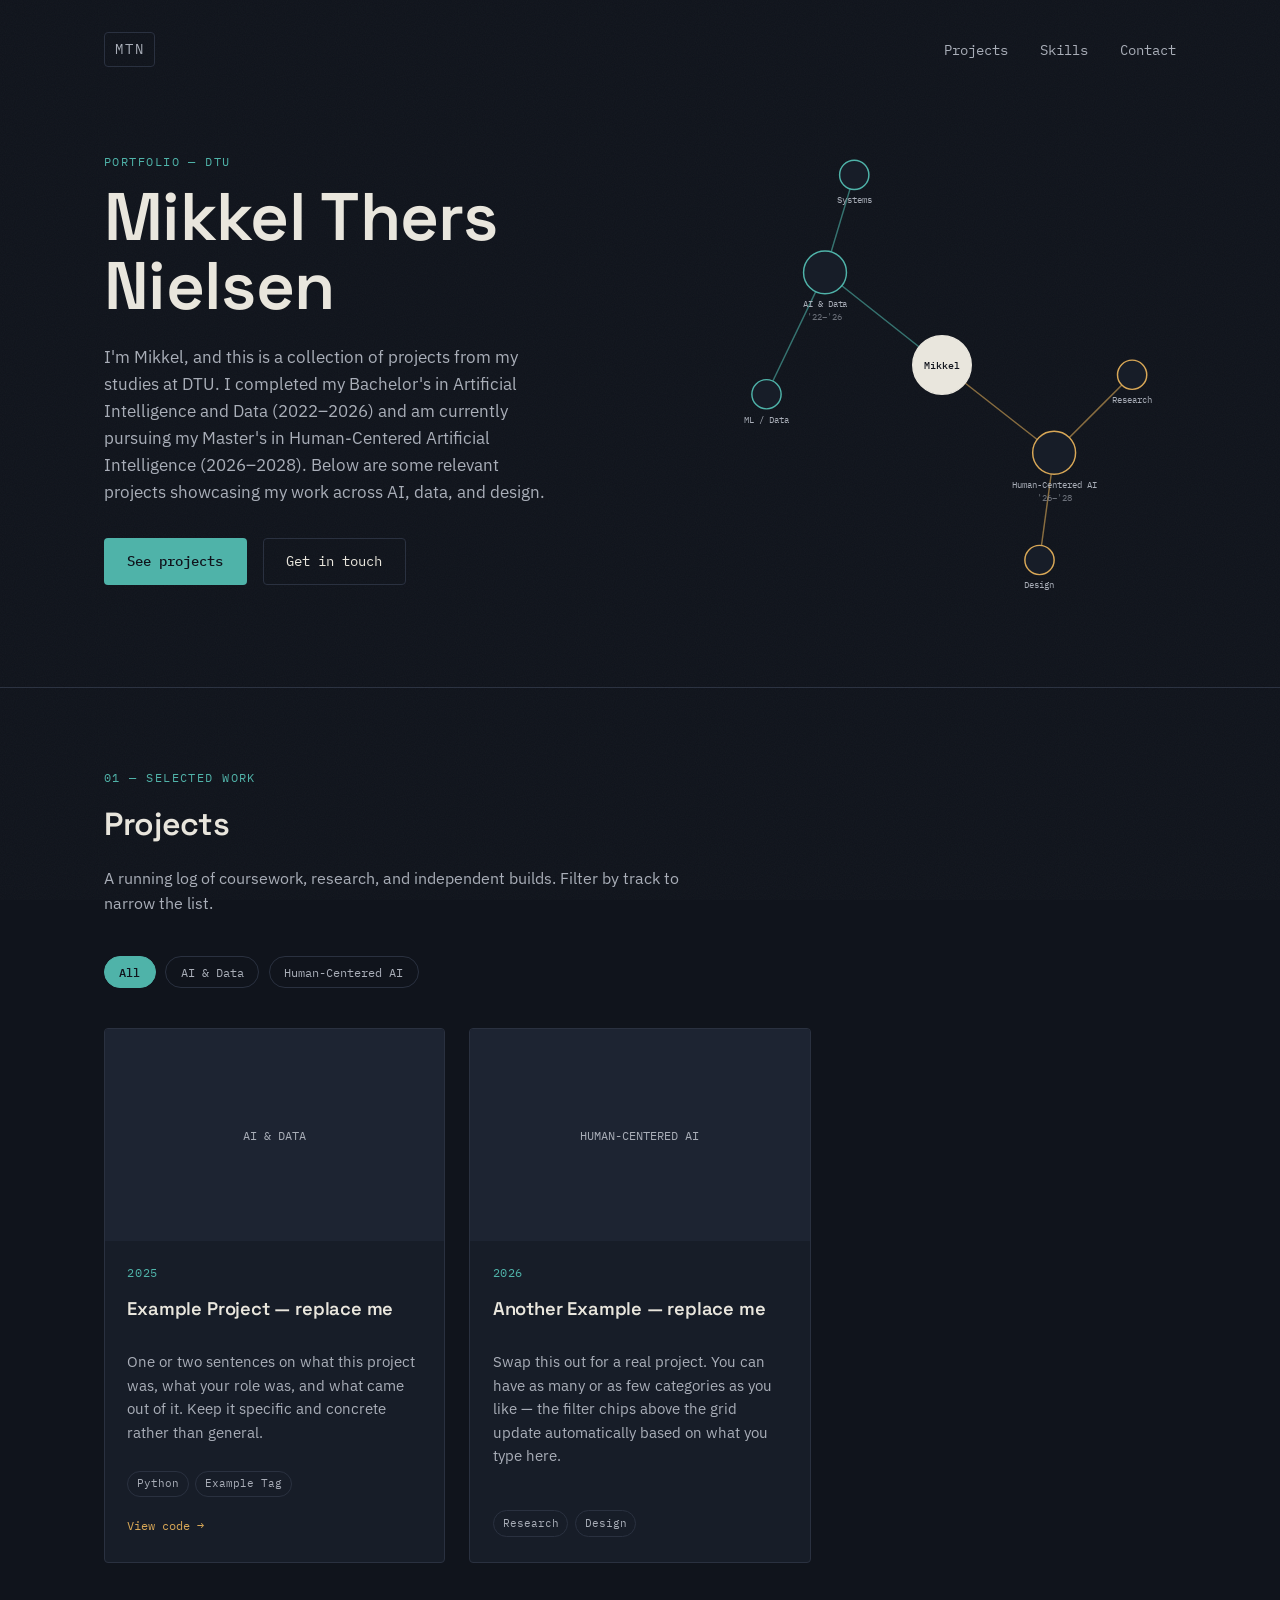
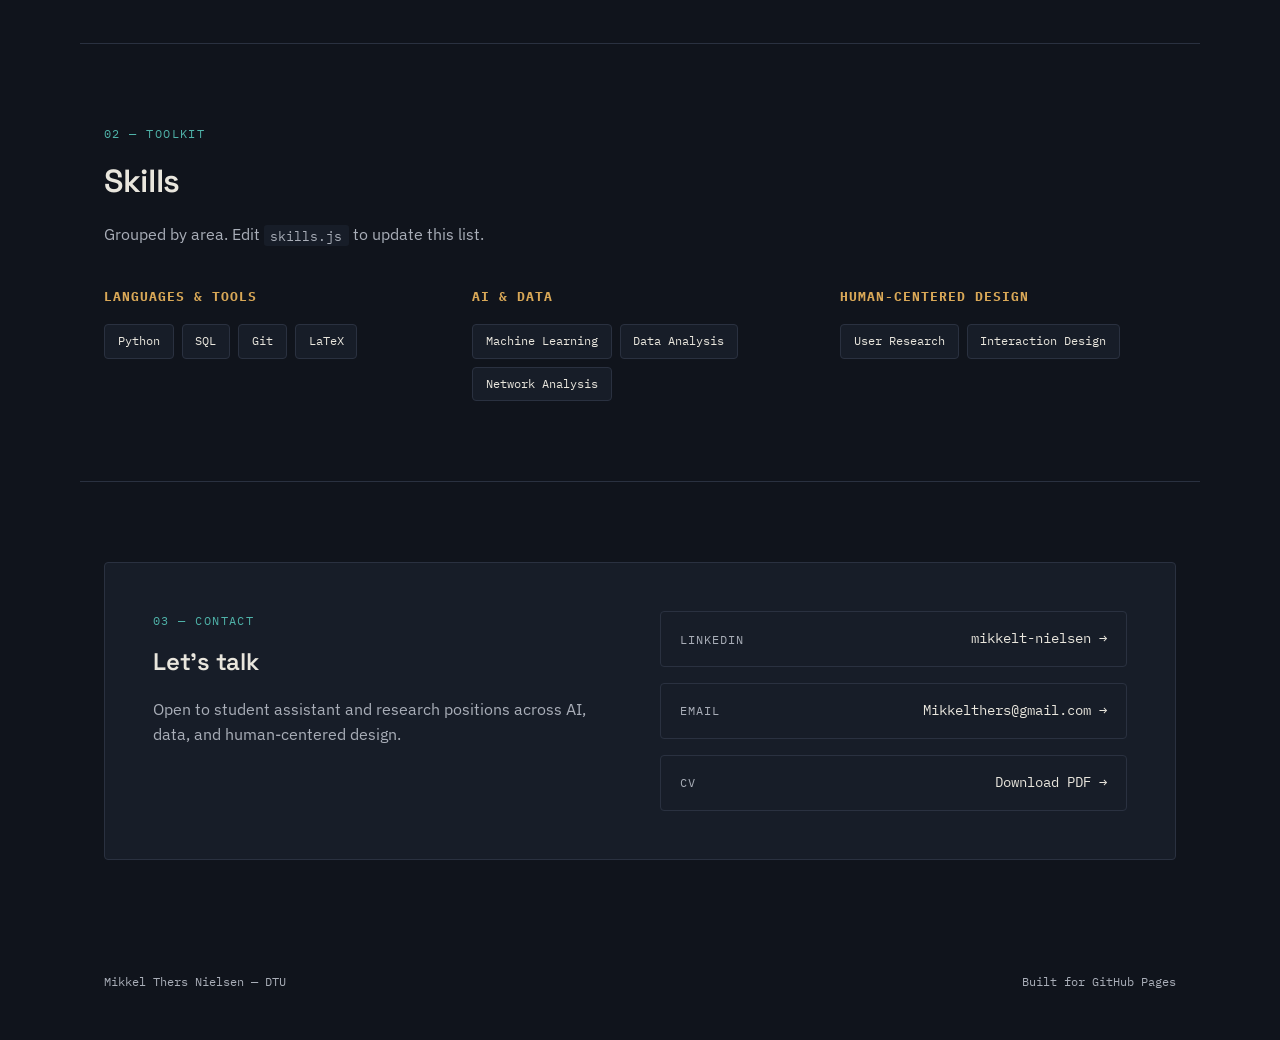
==== index.html @ 27981030 "Rename index (2).html to index.html" ====
<!DOCTYPE html>
<html lang="en">
<head>
<meta charset="UTF-8">
<meta name="viewport" content="width=device-width, initial-scale=1.0">
<title>Mikkel Thers Nielsen — Portfolio</title>
<meta name="description" content="Projects and work from Mikkel Thers Nielsen, DTU — Artificial Intelligence and Data, Human-Centered AI.">
<link rel="preconnect" href="https://fonts.googleapis.com">
<link rel="preconnect" href="https://fonts.gstatic.com" crossorigin>
<link href="https://fonts.googleapis.com/css2?family=Space+Grotesk:wght@400;500;600;700&family=IBM+Plex+Sans:wght@400;500;600&family=IBM+Plex+Mono:wght@400;500&display=swap" rel="stylesheet">
<link rel="stylesheet" href="style.css">
</head>
<body>

<div class="grain"></div>

<header class="hero">
  <nav class="topnav">
    <span class="topnav-mark">MTN</span>
    <div class="topnav-links">
      <a href="#projects">Projects</a>
      <a href="#skills">Skills</a>
      <a href="#contact">Contact</a>
    </div>
  </nav>

  <div class="hero-content">
    <div class="hero-text">
      <p class="eyebrow">Portfolio — DTU</p>
      <h1>Mikkel Thers<br>Nielsen</h1>
      <p class="bio">
        I'm Mikkel, and this is a collection of projects from my studies at DTU.
        I completed my Bachelor's in Artificial Intelligence and Data (2022–2026)
        and am currently pursuing my Master's in Human-Centered Artificial Intelligence (2026–2028).
        Below are some relevant projects showcasing my work across AI, data, and design.
      </p>
      <div class="hero-cta">
        <a href="#projects" class="btn btn-primary">See projects</a>
        <a href="#contact" class="btn btn-ghost">Get in touch</a>
      </div>
    </div>

    <div class="hero-graph" aria-hidden="true">
      <svg id="node-graph" viewBox="0 0 480 480" xmlns="http://www.w3.org/2000/svg"></svg>
    </div>
  </div>
</header>

<main>
  <section id="projects" class="section">
    <div class="section-head">
      <p class="eyebrow">01 — Selected work</p>
      <h2>Projects</h2>
      <p class="section-sub">A running log of coursework, research, and independent builds. Filter by track to narrow the list.</p>
    </div>

    <div class="filters" id="filters"></div>

    <div class="project-grid" id="project-grid">
      <!-- Populated by script.js from projects.js -->
    </div>
  </section>

  <section id="skills" class="section skills-section">
    <div class="section-head">
      <p class="eyebrow">02 — Toolkit</p>
      <h2>Skills</h2>
      <p class="section-sub">Grouped by area. Edit <code>skills.js</code> to update this list.</p>
    </div>
    <div class="skills-grid" id="skills-grid">
      <!-- Populated by script.js from skills.js -->
    </div>
  </section>

  <section id="contact" class="section contact-section">
    <div class="contact-card">
      <div>
        <p class="eyebrow">03 — Contact</p>
        <h2>Let's talk</h2>
        <p class="section-sub">Open to student assistant and research positions across AI, data, and human-centered design.</p>
      </div>
      <div class="contact-links">
        <a href="https://www.linkedin.com/in/mikkelt-nielsen/" target="_blank" rel="noopener" class="contact-link">
          <span class="contact-label">LinkedIn</span>
          <span class="contact-value">mikkelt-nielsen →</span>
        </a>
        <a href="mailto:Mikkelthers@gmail.com" class="contact-link">
          <span class="contact-label">Email</span>
          <span class="contact-value">Mikkelthers@gmail.com →</span>
        </a>
        <a href="cv-placeholder.pdf" download class="contact-link">
          <span class="contact-label">CV</span>
          <span class="contact-value">Download PDF →</span>
        </a>
      </div>
    </div>
  </section>
</main>

<footer class="site-footer">
  <span>Mikkel Thers Nielsen — DTU</span>
  <span>Built for GitHub Pages</span>
</footer>

<script src="projects.js"></script>
<script src="skills.js"></script>
<script src="script.js"></script>
</body>
</html>
---- style.css ----
/* ============================================
   TOKENS
   ============================================ */
:root {
  --ink: #10141c;
  --ink-raised: #171d28;
  --ink-raised-2: #1d2432;
  --line: #2a3140;
  --paper: #e9e6dd;
  --paper-dim: #a9aeb8;
  --teal: #4fb3a9;
  --teal-dim: #2e4b48;
  --gold: #d9a857;
  --gold-dim: #4a3f2c;

  --font-display: "Space Grotesk", sans-serif;
  --font-body: "IBM Plex Sans", sans-serif;
  --font-mono: "IBM Plex Mono", monospace;

  --max-width: 1120px;
  --radius: 4px;
}

* { box-sizing: border-box; }

html { scroll-behavior: smooth; }

@media (prefers-reduced-motion: reduce) {
  html { scroll-behavior: auto; }
  * { animation-duration: 0.01ms !important; animation-iteration-count: 1 !important; transition-duration: 0.01ms !important; }
}

body {
  margin: 0;
  background: var(--ink);
  color: var(--paper);
  font-family: var(--font-body);
  font-size: 16px;
  line-height: 1.6;
  -webkit-font-smoothing: antialiased;
}

a { color: inherit; }

.grain {
  position: fixed;
  inset: 0;
  pointer-events: none;
  z-index: 1;
  opacity: 0.035;
  background-image: url("data:image/svg+xml,%3Csvg xmlns='http://www.w3.org/2000/svg' width='120' height='120'%3E%3Cfilter id='n'%3E%3CfeTurbulence type='fractalNoise' baseFrequency='0.9' numOctaves='2' stitchTiles='stitch'/%3E%3C/filter%3E%3Crect width='100%25' height='100%25' filter='url(%23n)'/%3E%3C/svg%3E");
}

h1, h2, h3 {
  font-family: var(--font-display);
  font-weight: 600;
  margin: 0;
  letter-spacing: -0.01em;
}

.eyebrow {
  font-family: var(--font-mono);
  font-size: 0.75rem;
  letter-spacing: 0.12em;
  text-transform: uppercase;
  color: var(--teal);
  margin: 0 0 0.75rem;
}

/* ============================================
   TOPNAV
   ============================================ */
.topnav {
  max-width: var(--max-width);
  margin: 0 auto;
  padding: 2rem 1.5rem 0;
  display: flex;
  justify-content: space-between;
  align-items: center;
  position: relative;
  z-index: 2;
}

.topnav-mark {
  font-family: var(--font-mono);
  font-size: 0.85rem;
  letter-spacing: 0.15em;
  color: var(--paper-dim);
  border: 1px solid var(--line);
  padding: 0.35rem 0.6rem;
  border-radius: var(--radius);
}

.topnav-links a {
  text-decoration: none;
  font-family: var(--font-mono);
  font-size: 0.85rem;
  color: var(--paper-dim);
  margin-left: 1.75rem;
  transition: color 0.2s ease;
}

.topnav-links a:hover { color: var(--teal); }

/* ============================================
   HERO
   ============================================ */
.hero {
  position: relative;
  border-bottom: 1px solid var(--line);
  overflow: hidden;
}

.hero-content {
  max-width: var(--max-width);
  margin: 0 auto;
  padding: 4rem 1.5rem 5rem;
  display: grid;
  grid-template-columns: 1.1fr 0.9fr;
  gap: 2rem;
  align-items: center;
  position: relative;
  z-index: 2;
}

.hero-text h1 {
  font-size: clamp(2.6rem, 5.5vw, 4.2rem);
  line-height: 1.02;
  margin: 0.25rem 0 1.5rem;
  color: var(--paper);
}

.bio {
  max-width: 46ch;
  color: var(--paper-dim);
  font-size: 1.05rem;
}

.hero-cta {
  margin-top: 2rem;
  display: flex;
  gap: 1rem;
  flex-wrap: wrap;
}

.btn {
  font-family: var(--font-mono);
  font-size: 0.85rem;
  text-decoration: none;
  padding: 0.75rem 1.4rem;
  border-radius: var(--radius);
  border: 1px solid transparent;
  transition: transform 0.15s ease, border-color 0.15s ease, background 0.15s ease;
  display: inline-block;
}

.btn-primary {
  background: var(--teal);
  color: var(--ink);
  font-weight: 500;
}
.btn-primary:hover { transform: translateY(-2px); }

.btn-ghost {
  border-color: var(--line);
  color: var(--paper);
}
.btn-ghost:hover { border-color: var(--teal); color: var(--teal); }

.hero-graph {
  position: relative;
  width: 100%;
  aspect-ratio: 1 / 1;
}
#node-graph { width: 100%; height: 100%; }

.graph-line {
  fill: none;
  stroke: var(--line);
  stroke-width: 1.5;
}
.graph-line.teal { stroke: var(--teal); opacity: 0.6; }
.graph-line.gold { stroke: var(--gold); opacity: 0.6; }

.graph-node circle {
  fill: var(--ink-raised);
  stroke: var(--line);
  stroke-width: 1.5;
}
.graph-node.center circle { fill: var(--paper); stroke: var(--paper); }
.graph-node.teal circle { stroke: var(--teal); }
.graph-node.gold circle { stroke: var(--gold); }

.graph-node text {
  font-family: var(--font-mono);
  font-size: 9.5px;
  fill: var(--paper-dim);
}
.graph-node.center text { fill: var(--ink); font-size: 10px; font-weight: 500; }

/* ============================================
   SECTIONS
   ============================================ */
.section {
  max-width: var(--max-width);
  margin: 0 auto;
  padding: 5rem 1.5rem;
  border-bottom: 1px solid var(--line);
}

.section-head { max-width: 60ch; margin-bottom: 2.5rem; }
.section-head h2 { font-size: 2rem; margin-bottom: 0.75rem; }
.section-sub { color: var(--paper-dim); font-size: 0.98rem; }
.section-sub code {
  font-family: var(--font-mono);
  background: var(--ink-raised);
  padding: 0.1rem 0.4rem;
  border-radius: 3px;
  font-size: 0.85em;
}

/* ============================================
   FILTERS
   ============================================ */
.filters {
  display: flex;
  gap: 0.6rem;
  flex-wrap: wrap;
  margin-bottom: 2.5rem;
}

.filter-chip {
  font-family: var(--font-mono);
  font-size: 0.78rem;
  padding: 0.45rem 0.9rem;
  border-radius: 999px;
  border: 1px solid var(--line);
  background: transparent;
  color: var(--paper-dim);
  cursor: pointer;
  transition: all 0.15s ease;
}
.filter-chip:hover { border-color: var(--teal); color: var(--paper); }
.filter-chip.active {
  background: var(--teal);
  border-color: var(--teal);
  color: var(--ink);
  font-weight: 500;
}

/* ============================================
   PROJECT GRID
   ============================================ */
.project-grid {
  display: grid;
  grid-template-columns: repeat(auto-fill, minmax(300px, 1fr));
  gap: 1.5rem;
}

.project-card {
  background: var(--ink-raised);
  border: 1px solid var(--line);
  border-radius: var(--radius);
  overflow: hidden;
  display: flex;
  flex-direction: column;
  transition: border-color 0.2s ease, transform 0.2s ease;
}
.project-card:hover { border-color: var(--teal); transform: translateY(-3px); }

.project-thumb {
  width: 100%;
  aspect-ratio: 16 / 10;
  background: var(--ink-raised-2);
  display: flex;
  align-items: center;
  justify-content: center;
  color: var(--paper-dim);
  font-family: var(--font-mono);
  font-size: 0.75rem;
  overflow: hidden;
}
.project-thumb img { width: 100%; height: 100%; object-fit: cover; display: block; }

.project-body {
  padding: 1.4rem 1.4rem 1.6rem;
  display: flex;
  flex-direction: column;
  gap: 0.75rem;
  flex-grow: 1;
}

.project-year {
  font-family: var(--font-mono);
  font-size: 0.72rem;
  color: var(--teal);
  letter-spacing: 0.05em;
}

.project-body h3 {
  font-size: 1.15rem;
  color: var(--paper);
}

.project-desc {
  color: var(--paper-dim);
  font-size: 0.92rem;
  flex-grow: 1;
}

.project-tags {
  display: flex;
  flex-wrap: wrap;
  gap: 0.4rem;
}

.tag {
  font-family: var(--font-mono);
  font-size: 0.7rem;
  color: var(--paper-dim);
  border: 1px solid var(--line);
  padding: 0.2rem 0.55rem;
  border-radius: 999px;
}

.project-links {
  display: flex;
  gap: 1rem;
  margin-top: 0.4rem;
}
.project-links a {
  font-family: var(--font-mono);
  font-size: 0.78rem;
  color: var(--gold);
  text-decoration: none;
  border-bottom: 1px solid transparent;
}
.project-links a:hover { border-bottom-color: var(--gold); }

.empty-state {
  font-family: var(--font-mono);
  color: var(--paper-dim);
  font-size: 0.9rem;
  padding: 3rem 0;
  text-align: center;
  border: 1px dashed var(--line);
  border-radius: var(--radius);
  grid-column: 1 / -1;
}

/* ============================================
   SKILLS
   ============================================ */
.skills-grid {
  display: grid;
  grid-template-columns: repeat(auto-fit, minmax(240px, 1fr));
  gap: 2rem;
}

.skills-group h4 {
  font-family: var(--font-mono);
  font-size: 0.8rem;
  color: var(--gold);
  text-transform: uppercase;
  letter-spacing: 0.08em;
  margin: 0 0 1rem;
}

.skills-list {
  display: flex;
  flex-wrap: wrap;
  gap: 0.5rem;
}

.skill-chip {
  font-family: var(--font-mono);
  font-size: 0.78rem;
  color: var(--paper);
  background: var(--ink-raised);
  border: 1px solid var(--line);
  padding: 0.4rem 0.8rem;
  border-radius: var(--radius);
}

/* ============================================
   CONTACT
   ============================================ */
.contact-section { border-bottom: none; }

.contact-card {
  display: grid;
  grid-template-columns: 1fr 1fr;
  gap: 2.5rem;
  background: var(--ink-raised);
  border: 1px solid var(--line);
  border-radius: var(--radius);
  padding: 3rem;
}

.contact-links {
  display: flex;
  flex-direction: column;
  gap: 1rem;
  justify-content: center;
}

.contact-link {
  display: flex;
  justify-content: space-between;
  align-items: center;
  text-decoration: none;
  padding: 1rem 1.2rem;
  border: 1px solid var(--line);
  border-radius: var(--radius);
  transition: border-color 0.2s ease, background 0.2s ease;
}
.contact-link:hover { border-color: var(--teal); background: var(--ink-raised-2); }

.contact-label {
  font-family: var(--font-mono);
  font-size: 0.75rem;
  color: var(--paper-dim);
  text-transform: uppercase;
  letter-spacing: 0.08em;
}
.contact-value {
  font-family: var(--font-mono);
  font-size: 0.85rem;
  color: var(--paper);
}

/* ============================================
   FOOTER
   ============================================ */
.site-footer {
  max-width: var(--max-width);
  margin: 0 auto;
  padding: 2rem 1.5rem 3rem;
  display: flex;
  justify-content: space-between;
  font-family: var(--font-mono);
  font-size: 0.78rem;
  color: var(--paper-dim);
}

/* ============================================
   RESPONSIVE
   ============================================ */
@media (max-width: 860px) {
  .hero-content { grid-template-columns: 1fr; }
  .hero-graph { max-width: 320px; margin: 0 auto; }
  .contact-card { grid-template-columns: 1fr; padding: 2rem; }
  .topnav-links a { margin-left: 1.1rem; }
}

@media (max-width: 480px) {
  .hero-content { padding: 3rem 1.25rem 3rem; }
  .section { padding: 3.5rem 1.25rem; }
  .hero-text h1 { font-size: 2.4rem; }
}

/* Keyboard focus visibility */
a:focus-visible, button:focus-visible {
  outline: 2px solid var(--teal);
  outline-offset: 2px;
}
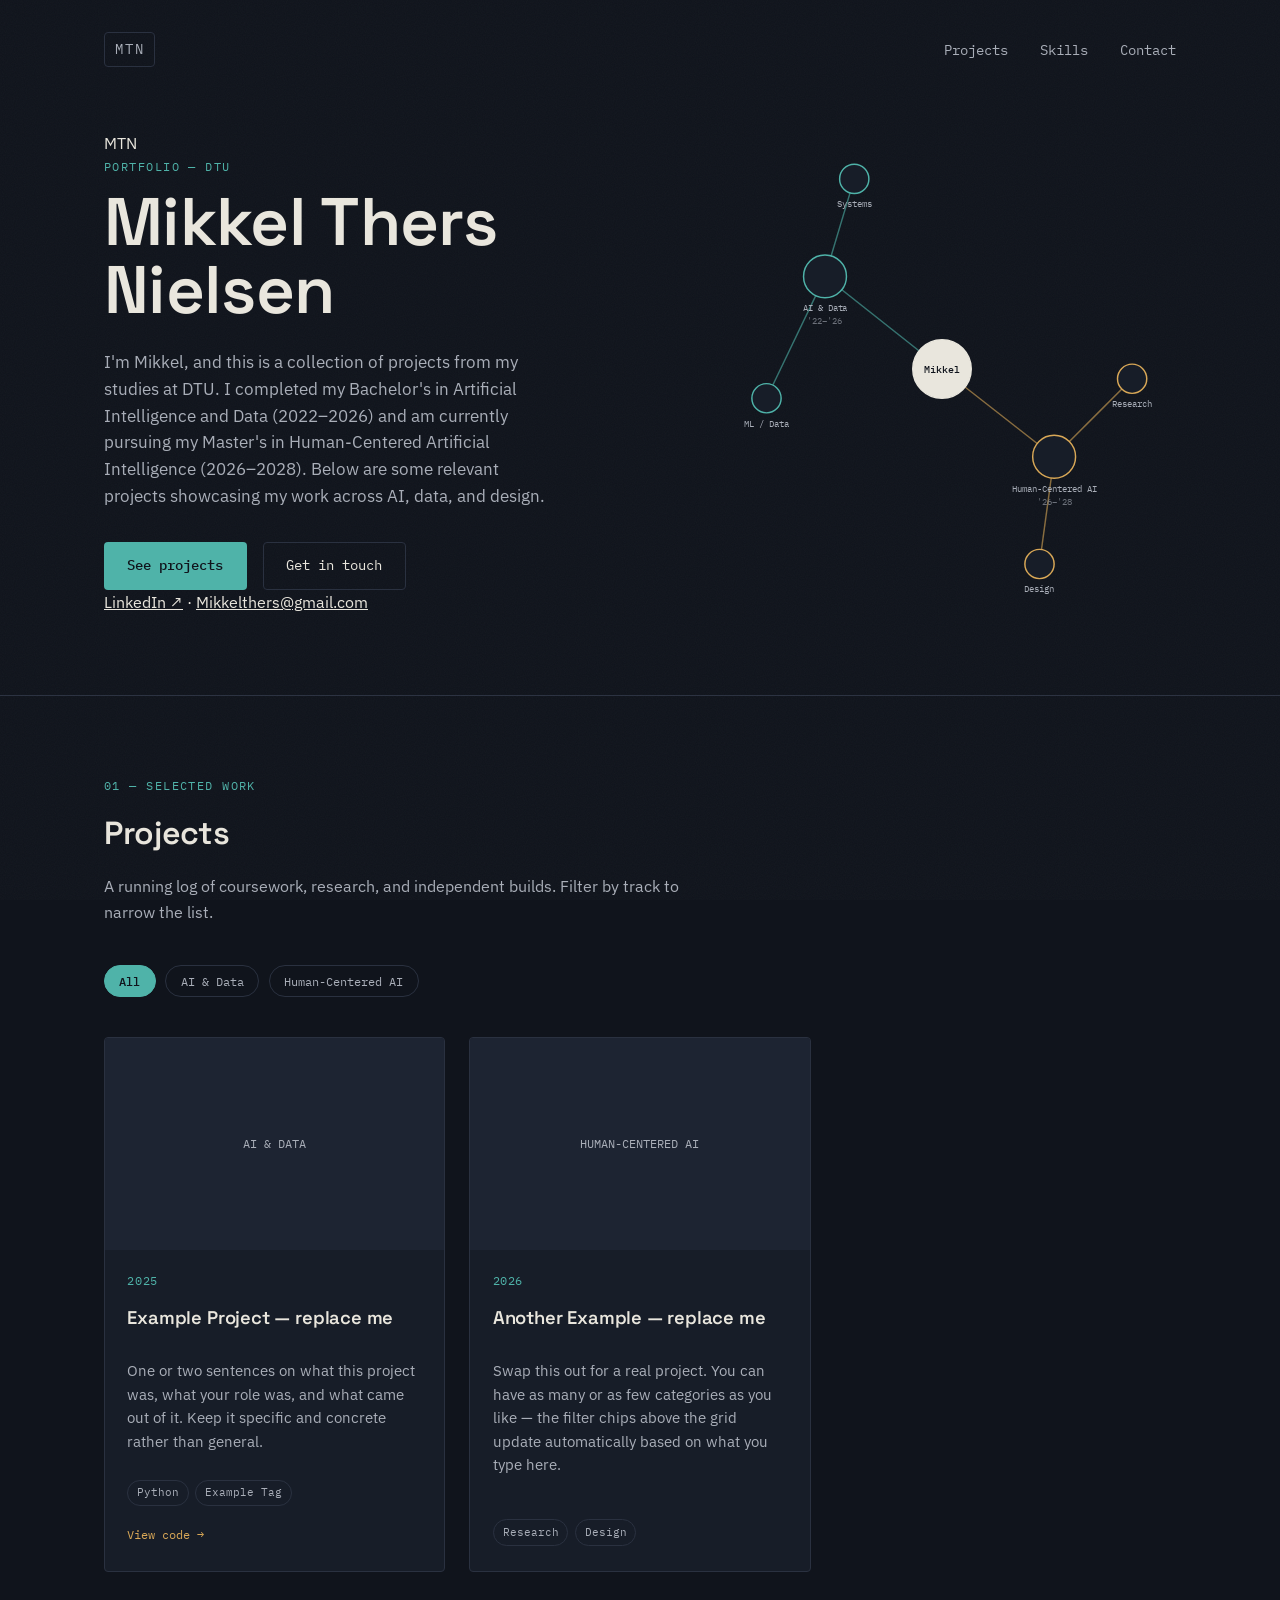
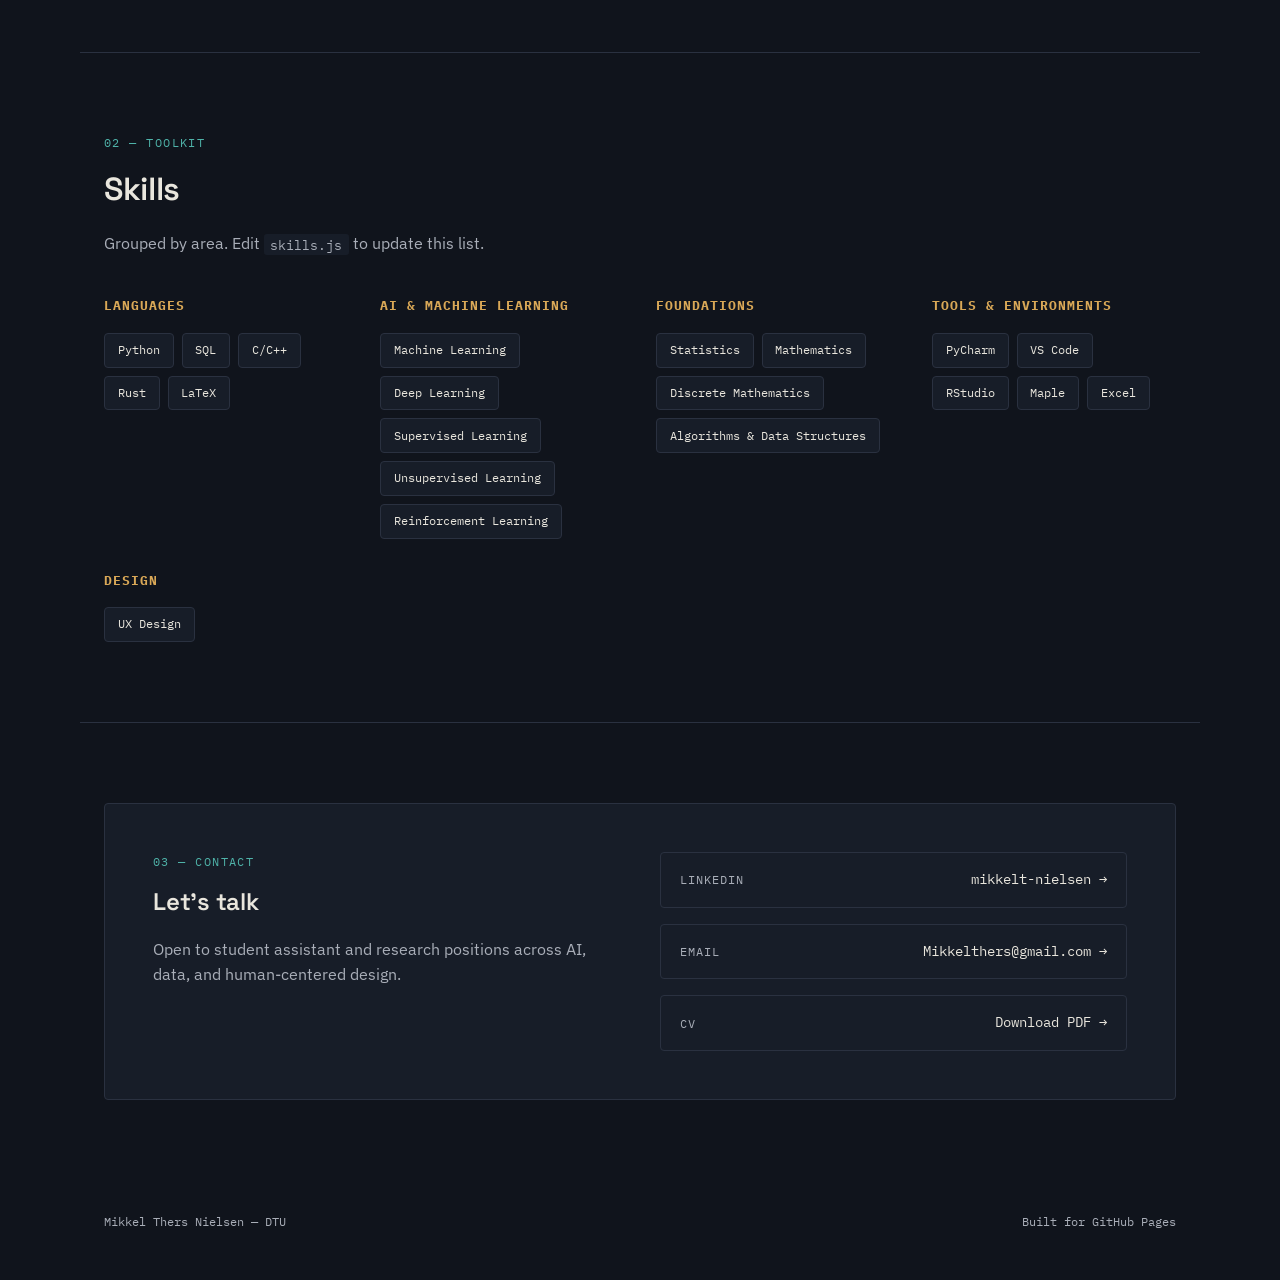
==== commit 30d86f8a: "Update index.html" ====
--- a/index.html
+++ b/index.html
@@ -26,6 +26,10 @@
 
   <div class="hero-content">
     <div class="hero-text">
+      <div class="avatar-placeholder">
+        <!-- Replace this div's content with <img src="images/your-photo.jpg" alt="Mikkel Thers Nielsen"> -->
+        <span>MTN</span>
+      </div>
       <p class="eyebrow">Portfolio — DTU</p>
       <h1>Mikkel Thers<br>Nielsen</h1>
       <p class="bio">
@@ -37,6 +41,11 @@
       <div class="hero-cta">
         <a href="#projects" class="btn btn-primary">See projects</a>
         <a href="#contact" class="btn btn-ghost">Get in touch</a>
+      </div>
+      <div class="hero-contact">
+        <a href="https://www.linkedin.com/in/mikkelt-nielsen/" target="_blank" rel="noopener">LinkedIn ↗</a>
+        <span class="hero-contact-sep">·</span>
+        <a href="mailto:Mikkelthers@gmail.com">Mikkelthers@gmail.com</a>
       </div>
     </div>
 
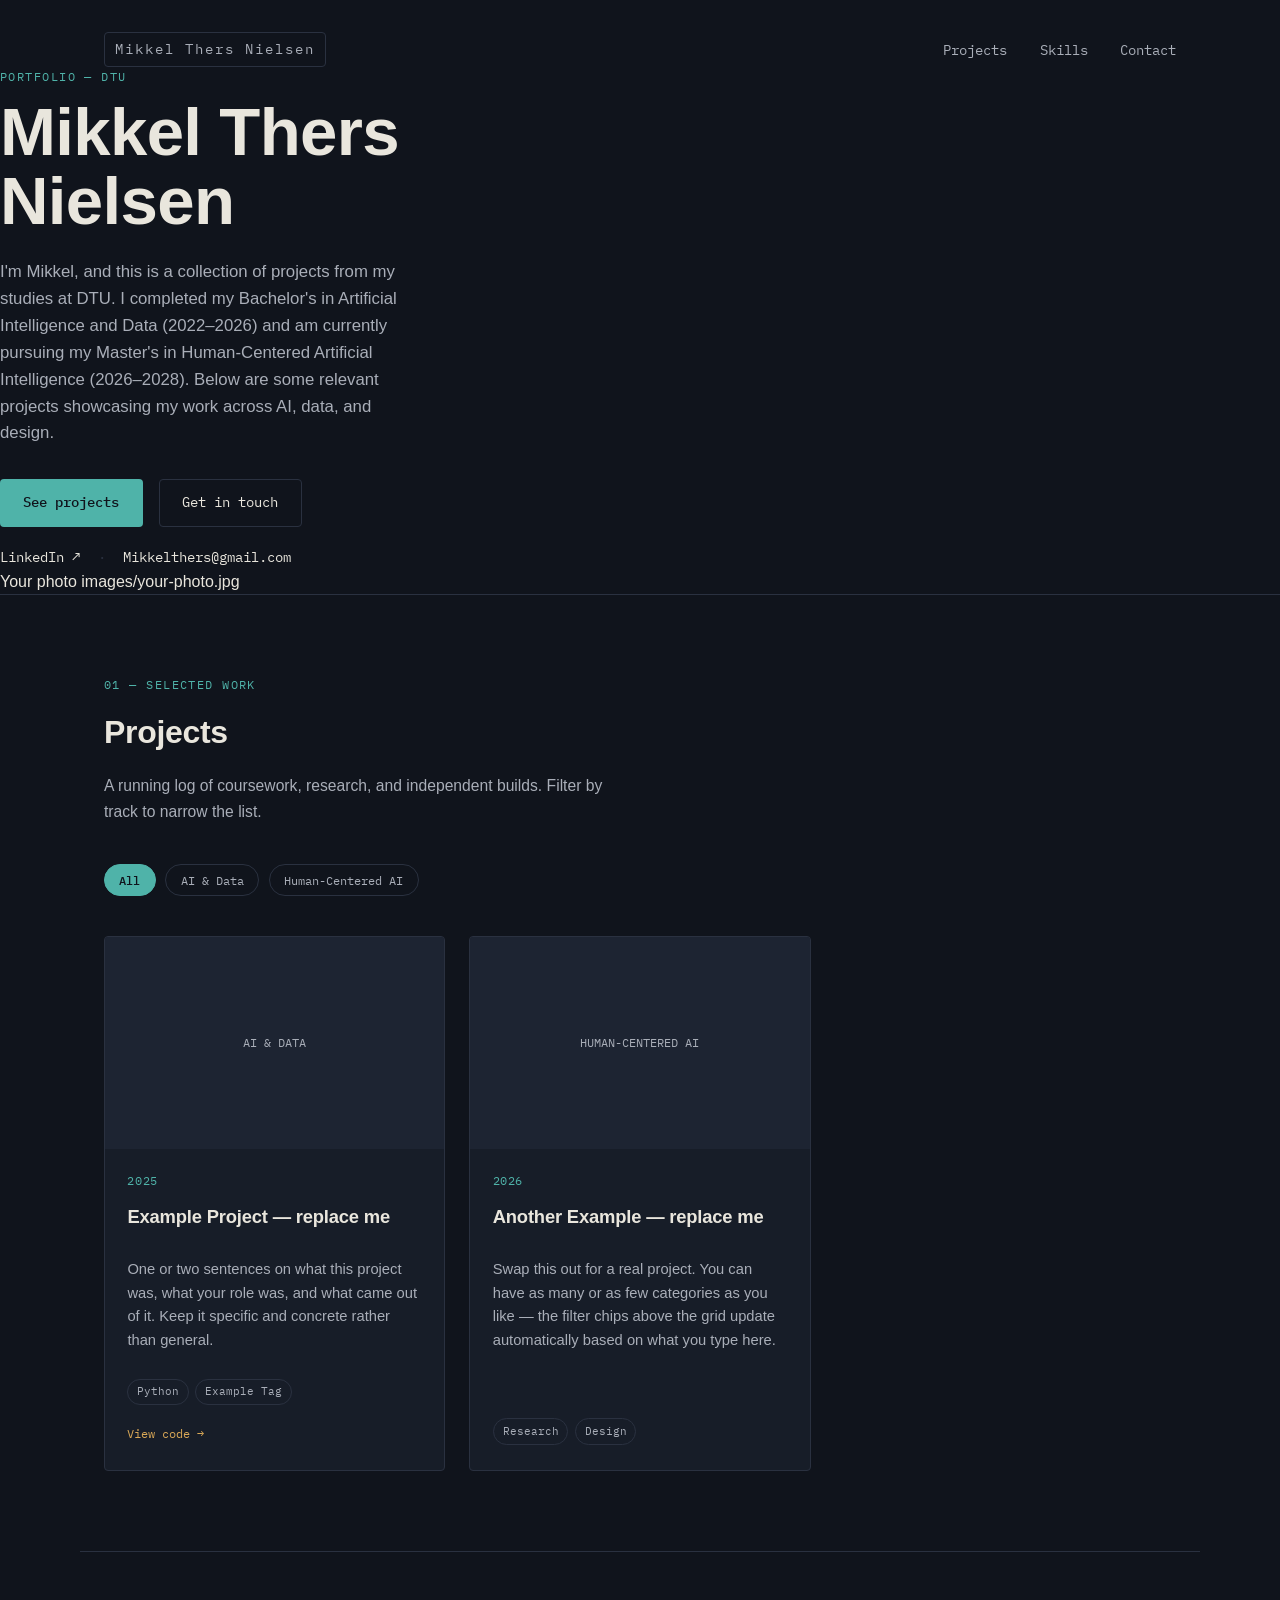
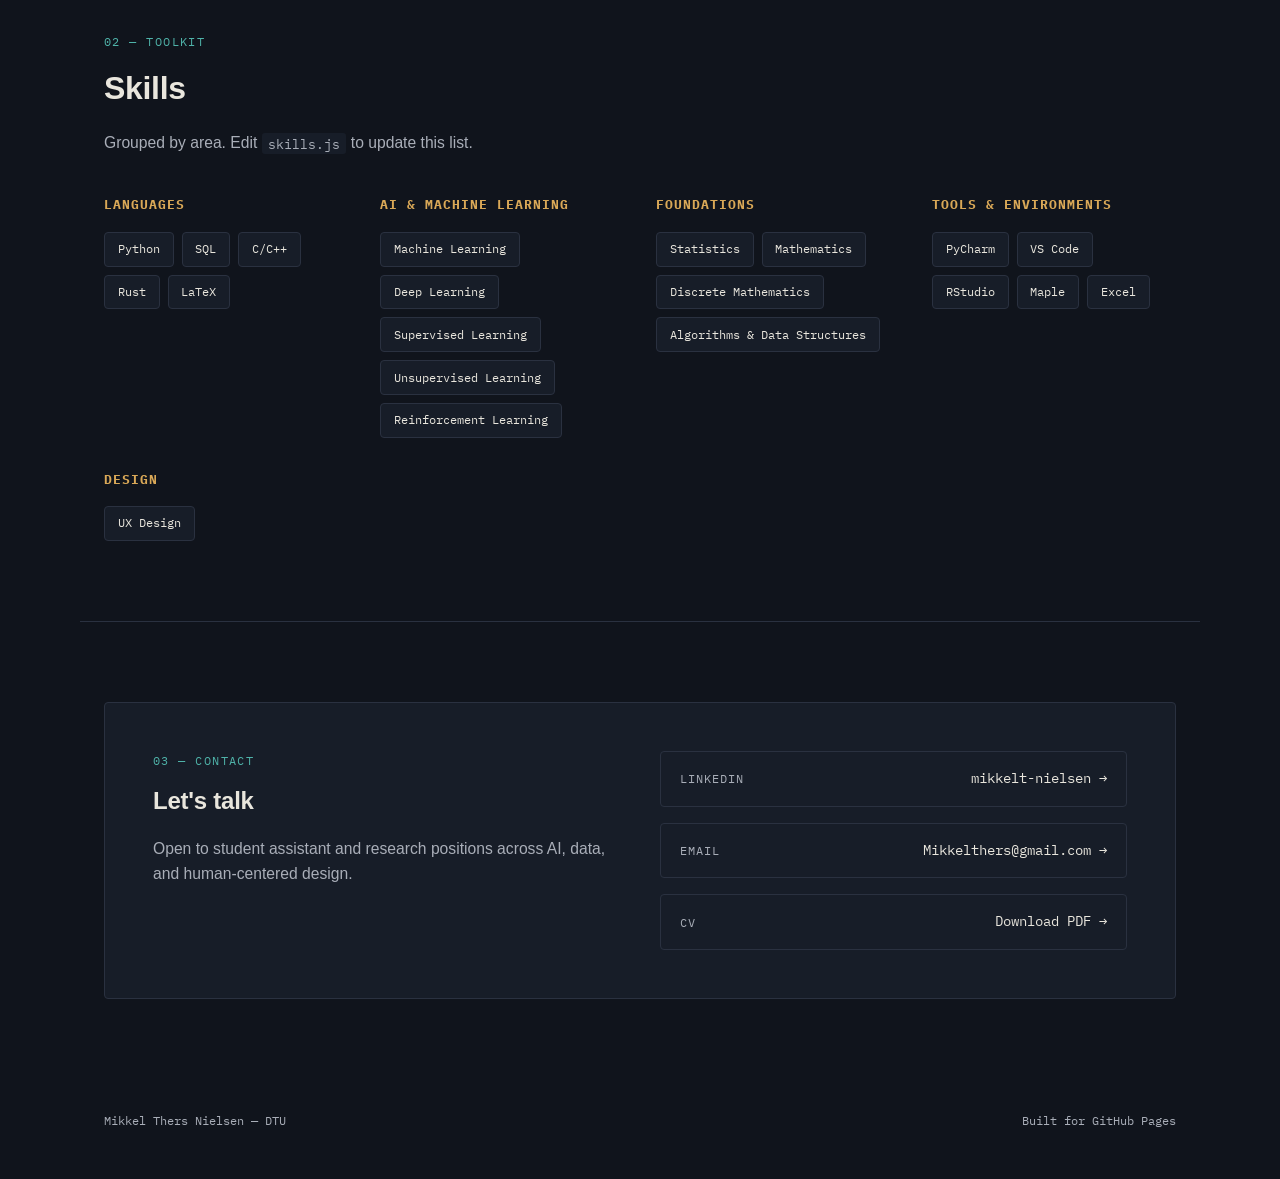
==== commit 113fd375: "Update index.html" ====
--- a/index.html
+++ b/index.html
@@ -7,29 +7,23 @@
 <meta name="description" content="Projects and work from Mikkel Thers Nielsen, DTU — Artificial Intelligence and Data, Human-Centered AI.">
 <link rel="preconnect" href="https://fonts.googleapis.com">
 <link rel="preconnect" href="https://fonts.gstatic.com" crossorigin>
-<link href="https://fonts.googleapis.com/css2?family=Space+Grotesk:wght@400;500;600;700&family=IBM+Plex+Sans:wght@400;500;600&family=IBM+Plex+Mono:wght@400;500&display=swap" rel="stylesheet">
+<link href="https://fonts.googleapis.com/css2?family=Fraunces:opsz,wght@9..144,400;9..144,500;9..144,600&family=Inter:wght@400;500;600;700&family=IBM+Plex+Mono:wght@400;500&display=swap" rel="stylesheet">
 <link rel="stylesheet" href="style.css">
 </head>
 <body>
 
-<div class="grain"></div>
+<nav class="topnav">
+  <span class="topnav-mark">Mikkel Thers Nielsen</span>
+  <div class="topnav-links">
+    <a href="#projects">Projects</a>
+    <a href="#skills">Skills</a>
+    <a href="#contact">Contact</a>
+  </div>
+</nav>
 
 <header class="hero">
-  <nav class="topnav">
-    <span class="topnav-mark">MTN</span>
-    <div class="topnav-links">
-      <a href="#projects">Projects</a>
-      <a href="#skills">Skills</a>
-      <a href="#contact">Contact</a>
-    </div>
-  </nav>
-
-  <div class="hero-content">
+  <div class="hero-inner">
     <div class="hero-text">
-      <div class="avatar-placeholder">
-        <!-- Replace this div's content with <img src="images/your-photo.jpg" alt="Mikkel Thers Nielsen"> -->
-        <span>MTN</span>
-      </div>
       <p class="eyebrow">Portfolio — DTU</p>
       <h1>Mikkel Thers<br>Nielsen</h1>
       <p class="bio">
@@ -49,8 +43,12 @@
       </div>
     </div>
 
-    <div class="hero-graph" aria-hidden="true">
-      <svg id="node-graph" viewBox="0 0 480 480" xmlns="http://www.w3.org/2000/svg"></svg>
+    <div class="hero-photo">
+      <!-- Replace this block with: <img src="images/your-photo.jpg" alt="Mikkel Thers Nielsen"> -->
+      <div class="hero-photo-placeholder">
+        <span>Your photo</span>
+        <span class="hero-photo-sub">images/your-photo.jpg</span>
+      </div>
     </div>
   </div>
 </header>
--- a/style.css
+++ b/style.css
@@ -123,6 +123,52 @@
   z-index: 2;
 }
 
+.avatar-placeholder {
+  width: 96px;
+  height: 96px;
+  border-radius: 50%;
+  border: 1.5px dashed var(--line);
+  display: flex;
+  align-items: center;
+  justify-content: center;
+  margin-bottom: 1.5rem;
+  background: var(--ink-raised);
+}
+.avatar-placeholder span {
+  font-family: var(--font-mono);
+  font-size: 0.85rem;
+  letter-spacing: 0.05em;
+  color: var(--paper-dim);
+}
+.avatar-placeholder img {
+  width: 100%;
+  height: 100%;
+  border-radius: 50%;
+  object-fit: cover;
+  border: none;
+}
+
+.hero-contact {
+  margin-top: 1.25rem;
+  font-family: var(--font-mono);
+  font-size: 0.85rem;
+  color: var(--paper-dim);
+}
+.hero-contact a {
+  color: var(--paper);
+  text-decoration: none;
+  border-bottom: 1px solid transparent;
+  transition: border-color 0.15s ease, color 0.15s ease;
+}
+.hero-contact a:hover {
+  color: var(--teal);
+  border-bottom-color: var(--teal);
+}
+.hero-contact-sep {
+  margin: 0 0.6rem;
+  color: var(--line);
+}
+
 .hero-text h1 {
   font-size: clamp(2.6rem, 5.5vw, 4.2rem);
   line-height: 1.02;
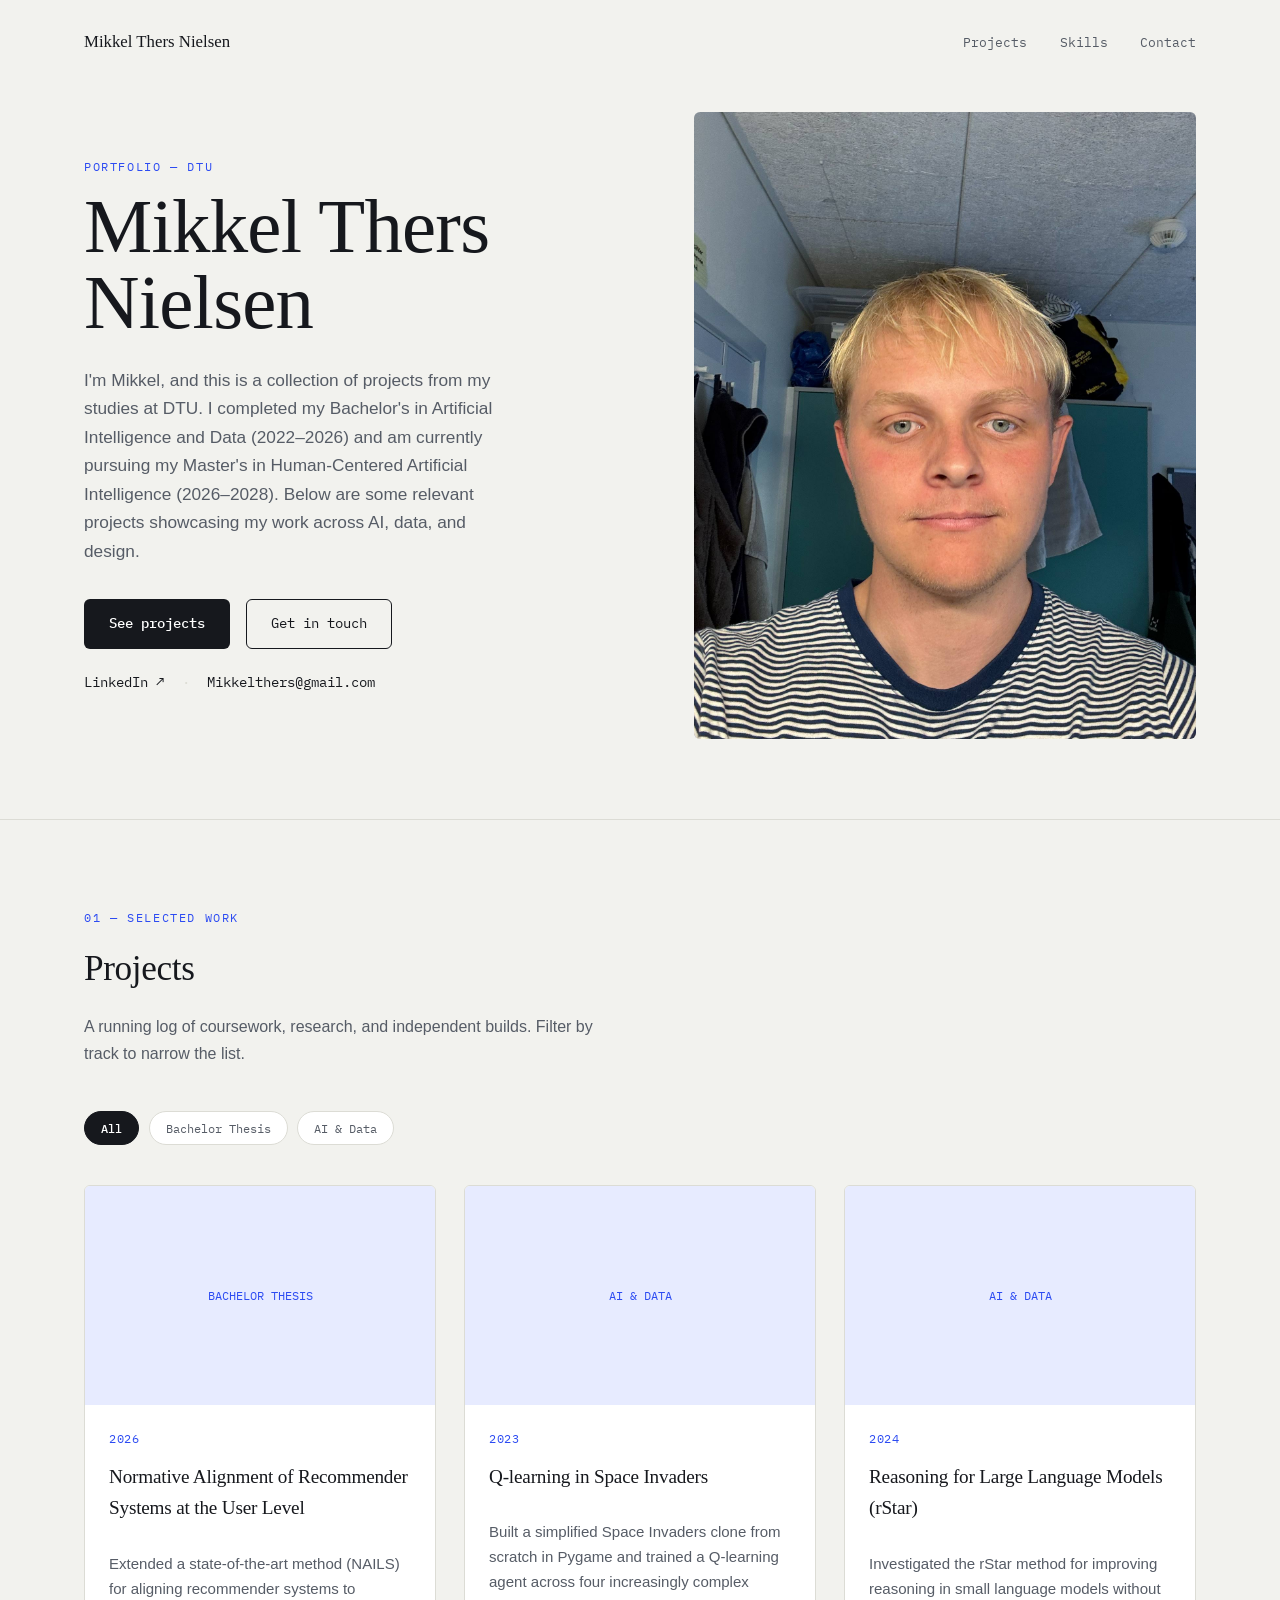
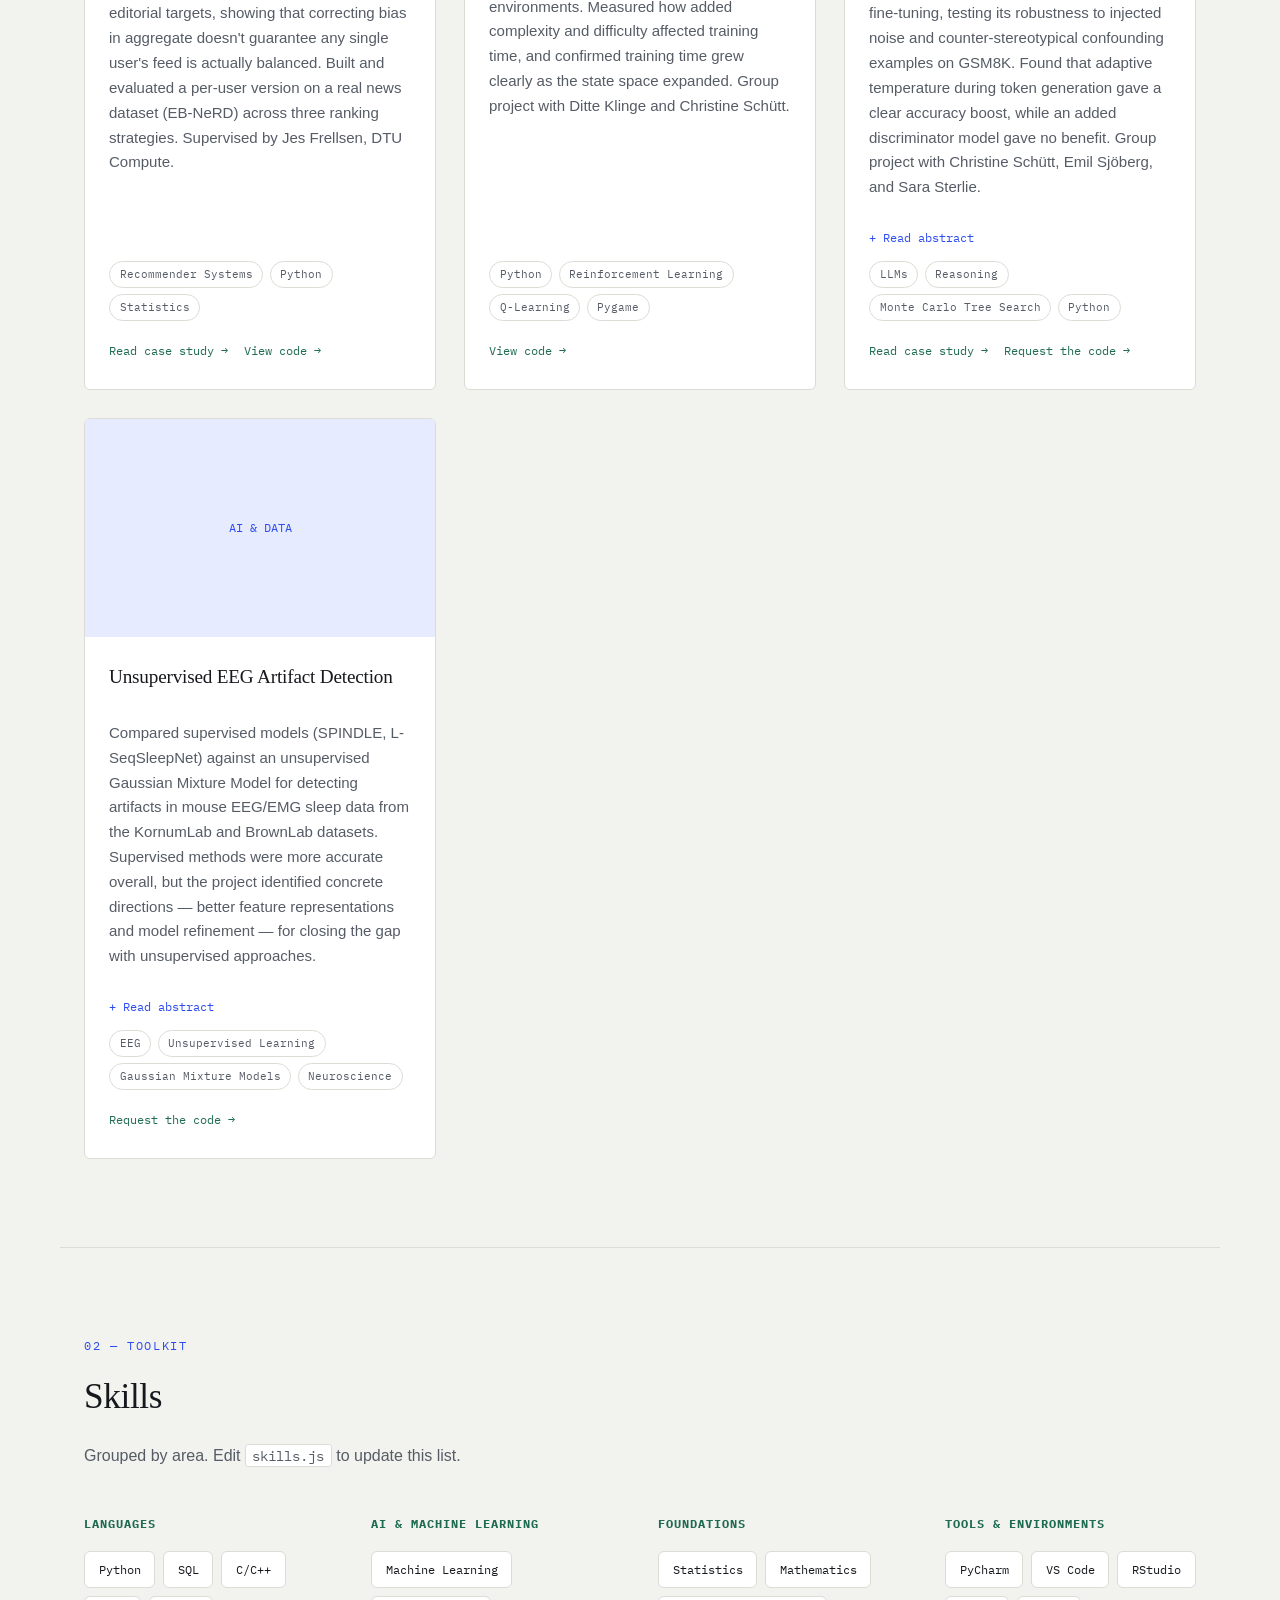
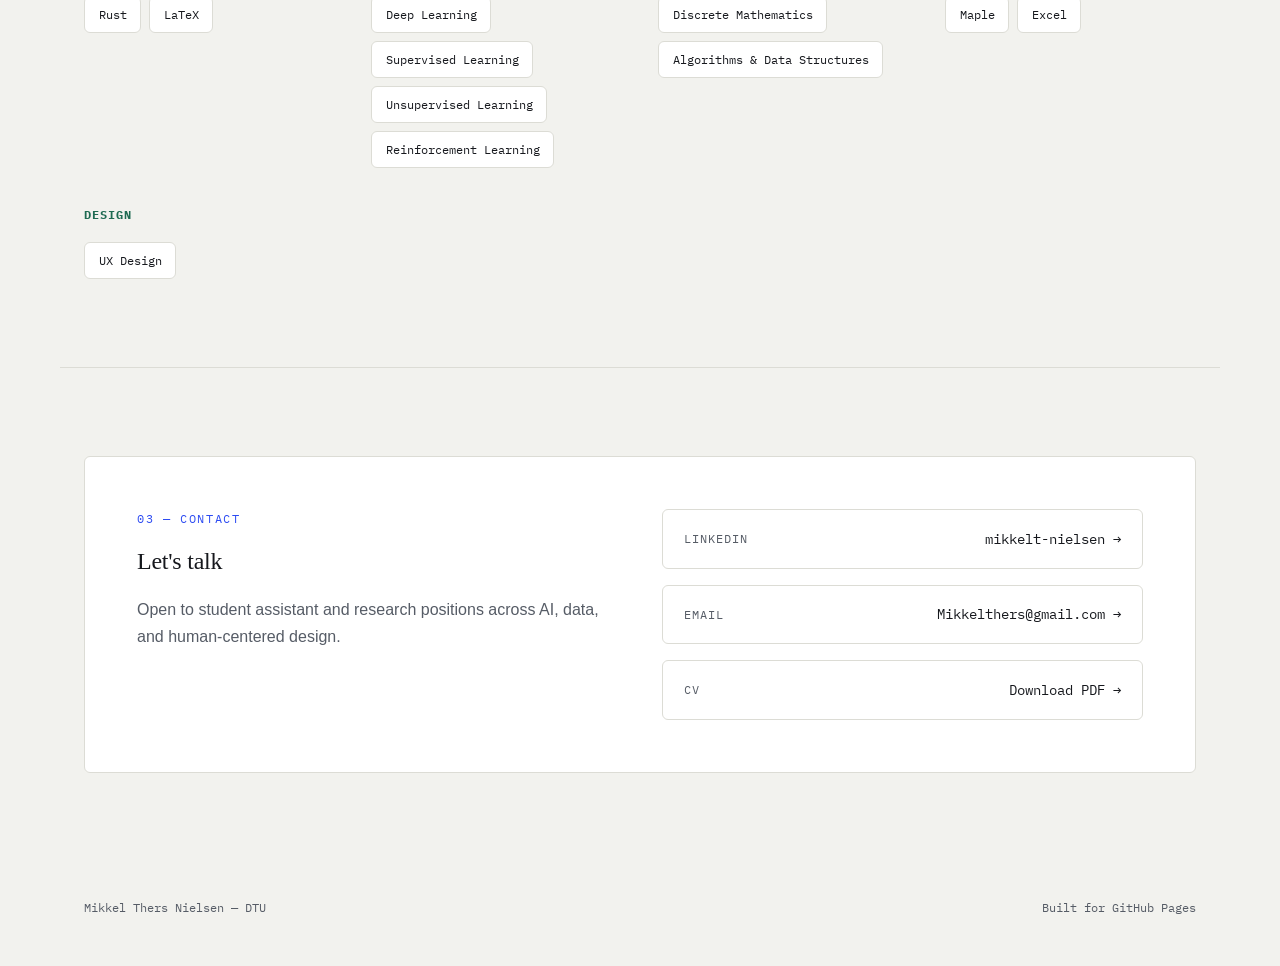
==== commit f028e01d: "Update index.html" ====
--- a/index.html
+++ b/index.html
@@ -44,11 +44,7 @@
     </div>
 
     <div class="hero-photo">
-      <!-- Replace this block with: <img src="images/your-photo.jpg" alt="Mikkel Thers Nielsen"> -->
-      <div class="hero-photo-placeholder">
-        <span>Your photo</span>
-        <span class="hero-photo-sub">images/your-photo.jpg</span>
-      </div>
+      <img src="CV billede.jpg" alt="Mikkel Thers Nielsen">  
     </div>
   </div>
 </header>
--- a/style.css
+++ b/style.css
@@ -2,23 +2,21 @@
    TOKENS
    ============================================ */
 :root {
-  --ink: #10141c;
-  --ink-raised: #171d28;
-  --ink-raised-2: #1d2432;
-  --line: #2a3140;
-  --paper: #e9e6dd;
-  --paper-dim: #a9aeb8;
-  --teal: #4fb3a9;
-  --teal-dim: #2e4b48;
-  --gold: #d9a857;
-  --gold-dim: #4a3f2c;
-
-  --font-display: "Space Grotesk", sans-serif;
-  --font-body: "IBM Plex Sans", sans-serif;
+  --bg: #f2f2ee;
+  --surface: #ffffff;
+  --ink: #16181d;
+  --ink-soft: #565c66;
+  --line: #dcdcd5;
+  --accent: #2c4bf2;
+  --accent-soft: #e7ebff;
+  --moss: #1f6b52;
+
+  --font-display: "Fraunces", serif;
+  --font-body: "Inter", sans-serif;
   --font-mono: "IBM Plex Mono", monospace;
 
-  --max-width: 1120px;
-  --radius: 4px;
+  --max-width: 1160px;
+  --radius: 6px;
 }
 
 * { box-sizing: border-box; }
@@ -32,39 +30,30 @@
 
 body {
   margin: 0;
-  background: var(--ink);
-  color: var(--paper);
+  background: var(--bg);
+  color: var(--ink);
   font-family: var(--font-body);
   font-size: 16px;
-  line-height: 1.6;
+  line-height: 1.65;
   -webkit-font-smoothing: antialiased;
 }
 
 a { color: inherit; }
-
-.grain {
-  position: fixed;
-  inset: 0;
-  pointer-events: none;
-  z-index: 1;
-  opacity: 0.035;
-  background-image: url("data:image/svg+xml,%3Csvg xmlns='http://www.w3.org/2000/svg' width='120' height='120'%3E%3Cfilter id='n'%3E%3CfeTurbulence type='fractalNoise' baseFrequency='0.9' numOctaves='2' stitchTiles='stitch'/%3E%3C/filter%3E%3Crect width='100%25' height='100%25' filter='url(%23n)'/%3E%3C/svg%3E");
-}
 
 h1, h2, h3 {
   font-family: var(--font-display);
-  font-weight: 600;
+  font-weight: 500;
   margin: 0;
   letter-spacing: -0.01em;
 }
 
 .eyebrow {
   font-family: var(--font-mono);
-  font-size: 0.75rem;
-  letter-spacing: 0.12em;
+  font-size: 0.72rem;
+  letter-spacing: 0.14em;
   text-transform: uppercase;
-  color: var(--teal);
-  margin: 0 0 0.75rem;
+  color: var(--accent);
+  margin: 0 0 0.85rem;
 }
 
 /* ============================================
@@ -73,176 +62,138 @@
 .topnav {
   max-width: var(--max-width);
   margin: 0 auto;
-  padding: 2rem 1.5rem 0;
+  padding: 1.75rem 1.5rem 0;
   display: flex;
   justify-content: space-between;
   align-items: center;
-  position: relative;
-  z-index: 2;
 }
 
 .topnav-mark {
-  font-family: var(--font-mono);
-  font-size: 0.85rem;
-  letter-spacing: 0.15em;
-  color: var(--paper-dim);
-  border: 1px solid var(--line);
-  padding: 0.35rem 0.6rem;
-  border-radius: var(--radius);
+  font-family: var(--font-display);
+  font-size: 1.05rem;
+  font-weight: 500;
 }
 
 .topnav-links a {
   text-decoration: none;
   font-family: var(--font-mono);
-  font-size: 0.85rem;
-  color: var(--paper-dim);
+  font-size: 0.82rem;
+  color: var(--ink-soft);
   margin-left: 1.75rem;
   transition: color 0.2s ease;
 }
-
-.topnav-links a:hover { color: var(--teal); }
+.topnav-links a:hover { color: var(--accent); }
 
 /* ============================================
    HERO
    ============================================ */
 .hero {
-  position: relative;
   border-bottom: 1px solid var(--line);
-  overflow: hidden;
-}
-
-.hero-content {
+}
+
+.hero-inner {
   max-width: var(--max-width);
   margin: 0 auto;
-  padding: 4rem 1.5rem 5rem;
+  padding: 3.5rem 1.5rem 5rem;
   display: grid;
-  grid-template-columns: 1.1fr 0.9fr;
-  gap: 2rem;
+  grid-template-columns: 1.05fr 0.95fr;
+  gap: 3.5rem;
   align-items: center;
-  position: relative;
-  z-index: 2;
-}
-
-.avatar-placeholder {
-  width: 96px;
-  height: 96px;
-  border-radius: 50%;
-  border: 1.5px dashed var(--line);
-  display: flex;
-  align-items: center;
-  justify-content: center;
-  margin-bottom: 1.5rem;
-  background: var(--ink-raised);
-}
-.avatar-placeholder span {
+}
+
+.hero-text h1 {
+  font-size: clamp(3rem, 6vw, 4.8rem);
+  line-height: 0.98;
+  margin: 0.3rem 0 1.6rem;
+  color: var(--ink);
+}
+
+.bio {
+  max-width: 46ch;
+  color: var(--ink-soft);
+  font-size: 1.08rem;
+}
+
+.hero-cta {
+  margin-top: 2.1rem;
+  display: flex;
+  gap: 1rem;
+  flex-wrap: wrap;
+}
+
+.btn {
   font-family: var(--font-mono);
   font-size: 0.85rem;
-  letter-spacing: 0.05em;
-  color: var(--paper-dim);
-}
-.avatar-placeholder img {
-  width: 100%;
-  height: 100%;
-  border-radius: 50%;
-  object-fit: cover;
-  border: none;
-}
+  text-decoration: none;
+  padding: 0.8rem 1.5rem;
+  border-radius: var(--radius);
+  border: 1.5px solid transparent;
+  transition: transform 0.15s ease, border-color 0.15s ease, background 0.15s ease;
+  display: inline-block;
+}
+
+.btn-primary {
+  background: var(--ink);
+  color: var(--surface);
+  font-weight: 500;
+}
+.btn-primary:hover { transform: translateY(-2px); background: var(--accent); }
+
+.btn-ghost {
+  border-color: var(--ink);
+  color: var(--ink);
+}
+.btn-ghost:hover { border-color: var(--accent); color: var(--accent); }
 
 .hero-contact {
-  margin-top: 1.25rem;
+  margin-top: 1.4rem;
   font-family: var(--font-mono);
   font-size: 0.85rem;
-  color: var(--paper-dim);
+  color: var(--ink-soft);
 }
 .hero-contact a {
-  color: var(--paper);
+  color: var(--ink);
   text-decoration: none;
   border-bottom: 1px solid transparent;
   transition: border-color 0.15s ease, color 0.15s ease;
 }
-.hero-contact a:hover {
-  color: var(--teal);
-  border-bottom-color: var(--teal);
-}
-.hero-contact-sep {
-  margin: 0 0.6rem;
+.hero-contact a:hover { color: var(--accent); border-bottom-color: var(--accent); }
+.hero-contact-sep { margin: 0 0.6rem; color: var(--line); }
+
+/* ---- Hero photo ---- */
+.hero-photo {
+  width: 100%;
+}
+
+.hero-photo img,
+.hero-photo-placeholder {
+  width: 100%;
+  aspect-ratio: 4 / 5;
+  border-radius: var(--radius);
+  display: block;
+  object-fit: cover;
+}
+
+.hero-photo-placeholder {
+  background: var(--surface);
+  border: 1.5px dashed var(--line);
+  display: flex;
+  flex-direction: column;
+  align-items: center;
+  justify-content: center;
+  gap: 0.4rem;
+  color: var(--ink-soft);
+  text-align: center;
+}
+
+.hero-photo-placeholder span {
+  font-family: var(--font-mono);
+  font-size: 0.95rem;
+}
+.hero-photo-sub {
+  font-size: 0.75rem !important;
   color: var(--line);
 }
-
-.hero-text h1 {
-  font-size: clamp(2.6rem, 5.5vw, 4.2rem);
-  line-height: 1.02;
-  margin: 0.25rem 0 1.5rem;
-  color: var(--paper);
-}
-
-.bio {
-  max-width: 46ch;
-  color: var(--paper-dim);
-  font-size: 1.05rem;
-}
-
-.hero-cta {
-  margin-top: 2rem;
-  display: flex;
-  gap: 1rem;
-  flex-wrap: wrap;
-}
-
-.btn {
-  font-family: var(--font-mono);
-  font-size: 0.85rem;
-  text-decoration: none;
-  padding: 0.75rem 1.4rem;
-  border-radius: var(--radius);
-  border: 1px solid transparent;
-  transition: transform 0.15s ease, border-color 0.15s ease, background 0.15s ease;
-  display: inline-block;
-}
-
-.btn-primary {
-  background: var(--teal);
-  color: var(--ink);
-  font-weight: 500;
-}
-.btn-primary:hover { transform: translateY(-2px); }
-
-.btn-ghost {
-  border-color: var(--line);
-  color: var(--paper);
-}
-.btn-ghost:hover { border-color: var(--teal); color: var(--teal); }
-
-.hero-graph {
-  position: relative;
-  width: 100%;
-  aspect-ratio: 1 / 1;
-}
-#node-graph { width: 100%; height: 100%; }
-
-.graph-line {
-  fill: none;
-  stroke: var(--line);
-  stroke-width: 1.5;
-}
-.graph-line.teal { stroke: var(--teal); opacity: 0.6; }
-.graph-line.gold { stroke: var(--gold); opacity: 0.6; }
-
-.graph-node circle {
-  fill: var(--ink-raised);
-  stroke: var(--line);
-  stroke-width: 1.5;
-}
-.graph-node.center circle { fill: var(--paper); stroke: var(--paper); }
-.graph-node.teal circle { stroke: var(--teal); }
-.graph-node.gold circle { stroke: var(--gold); }
-
-.graph-node text {
-  font-family: var(--font-mono);
-  font-size: 9.5px;
-  fill: var(--paper-dim);
-}
-.graph-node.center text { fill: var(--ink); font-size: 10px; font-weight: 500; }
 
 /* ============================================
    SECTIONS
@@ -250,16 +201,17 @@
 .section {
   max-width: var(--max-width);
   margin: 0 auto;
-  padding: 5rem 1.5rem;
+  padding: 5.5rem 1.5rem;
   border-bottom: 1px solid var(--line);
 }
 
-.section-head { max-width: 60ch; margin-bottom: 2.5rem; }
-.section-head h2 { font-size: 2rem; margin-bottom: 0.75rem; }
-.section-sub { color: var(--paper-dim); font-size: 0.98rem; }
+.section-head { max-width: 60ch; margin-bottom: 2.75rem; }
+.section-head h2 { font-size: 2.2rem; margin-bottom: 0.85rem; }
+.section-sub { color: var(--ink-soft); font-size: 1rem; }
 .section-sub code {
   font-family: var(--font-mono);
-  background: var(--ink-raised);
+  background: var(--surface);
+  border: 1px solid var(--line);
   padding: 0.1rem 0.4rem;
   border-radius: 3px;
   font-size: 0.85em;
@@ -278,19 +230,19 @@
 .filter-chip {
   font-family: var(--font-mono);
   font-size: 0.78rem;
-  padding: 0.45rem 0.9rem;
+  padding: 0.5rem 1rem;
   border-radius: 999px;
-  border: 1px solid var(--line);
-  background: transparent;
-  color: var(--paper-dim);
+  border: 1.5px solid var(--line);
+  background: var(--surface);
+  color: var(--ink-soft);
   cursor: pointer;
   transition: all 0.15s ease;
 }
-.filter-chip:hover { border-color: var(--teal); color: var(--paper); }
+.filter-chip:hover { border-color: var(--accent); color: var(--ink); }
 .filter-chip.active {
-  background: var(--teal);
-  border-color: var(--teal);
-  color: var(--ink);
+  background: var(--ink);
+  border-color: var(--ink);
+  color: var(--surface);
   font-weight: 500;
 }
 
@@ -300,28 +252,32 @@
 .project-grid {
   display: grid;
   grid-template-columns: repeat(auto-fill, minmax(300px, 1fr));
-  gap: 1.5rem;
+  gap: 1.75rem;
 }
 
 .project-card {
-  background: var(--ink-raised);
+  background: var(--surface);
   border: 1px solid var(--line);
   border-radius: var(--radius);
   overflow: hidden;
   display: flex;
   flex-direction: column;
-  transition: border-color 0.2s ease, transform 0.2s ease;
-}
-.project-card:hover { border-color: var(--teal); transform: translateY(-3px); }
+  transition: border-color 0.2s ease, transform 0.2s ease, box-shadow 0.2s ease;
+}
+.project-card:hover {
+  border-color: var(--ink);
+  transform: translateY(-3px);
+  box-shadow: 0 8px 24px rgba(22, 24, 29, 0.06);
+}
 
 .project-thumb {
   width: 100%;
   aspect-ratio: 16 / 10;
-  background: var(--ink-raised-2);
+  background: var(--accent-soft);
   display: flex;
   align-items: center;
   justify-content: center;
-  color: var(--paper-dim);
+  color: var(--accent);
   font-family: var(--font-mono);
   font-size: 0.75rem;
   overflow: hidden;
@@ -329,28 +285,28 @@
 .project-thumb img { width: 100%; height: 100%; object-fit: cover; display: block; }
 
 .project-body {
-  padding: 1.4rem 1.4rem 1.6rem;
+  padding: 1.5rem 1.5rem 1.7rem;
   display: flex;
   flex-direction: column;
-  gap: 0.75rem;
+  gap: 0.8rem;
   flex-grow: 1;
 }
 
 .project-year {
   font-family: var(--font-mono);
   font-size: 0.72rem;
-  color: var(--teal);
+  color: var(--accent);
   letter-spacing: 0.05em;
 }
 
 .project-body h3 {
-  font-size: 1.15rem;
-  color: var(--paper);
+  font-size: 1.2rem;
+  color: var(--ink);
 }
 
 .project-desc {
-  color: var(--paper-dim);
-  font-size: 0.92rem;
+  color: var(--ink-soft);
+  font-size: 0.94rem;
   flex-grow: 1;
 }
 
@@ -363,10 +319,34 @@
 .tag {
   font-family: var(--font-mono);
   font-size: 0.7rem;
-  color: var(--paper-dim);
+  color: var(--ink-soft);
   border: 1px solid var(--line);
-  padding: 0.2rem 0.55rem;
+  padding: 0.2rem 0.6rem;
   border-radius: 999px;
+}
+
+.project-abstract {
+  font-size: 0.88rem;
+  color: var(--ink-soft);
+}
+.project-abstract summary {
+  font-family: var(--font-mono);
+  font-size: 0.76rem;
+  color: var(--accent);
+  cursor: pointer;
+  list-style: none;
+  user-select: none;
+}
+.project-abstract summary::-webkit-details-marker { display: none; }
+.project-abstract summary::before {
+  content: "+ ";
+}
+.project-abstract[open] summary::before {
+  content: "− ";
+}
+.project-abstract p {
+  margin: 0.7rem 0 0;
+  line-height: 1.55;
 }
 
 .project-links {
@@ -377,21 +357,22 @@
 .project-links a {
   font-family: var(--font-mono);
   font-size: 0.78rem;
-  color: var(--gold);
+  color: var(--moss);
   text-decoration: none;
   border-bottom: 1px solid transparent;
 }
-.project-links a:hover { border-bottom-color: var(--gold); }
+.project-links a:hover { border-bottom-color: var(--moss); }
 
 .empty-state {
   font-family: var(--font-mono);
-  color: var(--paper-dim);
+  color: var(--ink-soft);
   font-size: 0.9rem;
   padding: 3rem 0;
   text-align: center;
-  border: 1px dashed var(--line);
+  border: 1.5px dashed var(--line);
   border-radius: var(--radius);
   grid-column: 1 / -1;
+  background: var(--surface);
 }
 
 /* ============================================
@@ -399,17 +380,17 @@
    ============================================ */
 .skills-grid {
   display: grid;
-  grid-template-columns: repeat(auto-fit, minmax(240px, 1fr));
-  gap: 2rem;
+  grid-template-columns: repeat(auto-fit, minmax(220px, 1fr));
+  gap: 2.25rem;
 }
 
 .skills-group h4 {
   font-family: var(--font-mono);
-  font-size: 0.8rem;
-  color: var(--gold);
+  font-size: 0.78rem;
+  color: var(--moss);
   text-transform: uppercase;
   letter-spacing: 0.08em;
-  margin: 0 0 1rem;
+  margin: 0 0 1.1rem;
 }
 
 .skills-list {
@@ -421,10 +402,10 @@
 .skill-chip {
   font-family: var(--font-mono);
   font-size: 0.78rem;
-  color: var(--paper);
-  background: var(--ink-raised);
+  color: var(--ink);
+  background: var(--surface);
   border: 1px solid var(--line);
-  padding: 0.4rem 0.8rem;
+  padding: 0.45rem 0.85rem;
   border-radius: var(--radius);
 }
 
@@ -436,11 +417,11 @@
 .contact-card {
   display: grid;
   grid-template-columns: 1fr 1fr;
-  gap: 2.5rem;
-  background: var(--ink-raised);
+  gap: 2.75rem;
+  background: var(--surface);
   border: 1px solid var(--line);
   border-radius: var(--radius);
-  padding: 3rem;
+  padding: 3.25rem;
 }
 
 .contact-links {
@@ -455,24 +436,24 @@
   justify-content: space-between;
   align-items: center;
   text-decoration: none;
-  padding: 1rem 1.2rem;
-  border: 1px solid var(--line);
+  padding: 1.1rem 1.3rem;
+  border: 1.5px solid var(--line);
   border-radius: var(--radius);
   transition: border-color 0.2s ease, background 0.2s ease;
 }
-.contact-link:hover { border-color: var(--teal); background: var(--ink-raised-2); }
+.contact-link:hover { border-color: var(--accent); background: var(--accent-soft); }
 
 .contact-label {
   font-family: var(--font-mono);
   font-size: 0.75rem;
-  color: var(--paper-dim);
+  color: var(--ink-soft);
   text-transform: uppercase;
   letter-spacing: 0.08em;
 }
 .contact-value {
   font-family: var(--font-mono);
   font-size: 0.85rem;
-  color: var(--paper);
+  color: var(--ink);
 }
 
 /* ============================================
@@ -481,32 +462,31 @@
 .site-footer {
   max-width: var(--max-width);
   margin: 0 auto;
-  padding: 2rem 1.5rem 3rem;
+  padding: 2.25rem 1.5rem 3rem;
   display: flex;
   justify-content: space-between;
   font-family: var(--font-mono);
   font-size: 0.78rem;
-  color: var(--paper-dim);
+  color: var(--ink-soft);
 }
 
 /* ============================================
    RESPONSIVE
    ============================================ */
 @media (max-width: 860px) {
-  .hero-content { grid-template-columns: 1fr; }
-  .hero-graph { max-width: 320px; margin: 0 auto; }
+  .hero-inner { grid-template-columns: 1fr; padding: 3rem 1.5rem 3.5rem; }
+  .hero-photo { max-width: 340px; margin: 0 auto; order: -1; }
   .contact-card { grid-template-columns: 1fr; padding: 2rem; }
   .topnav-links a { margin-left: 1.1rem; }
 }
 
 @media (max-width: 480px) {
-  .hero-content { padding: 3rem 1.25rem 3rem; }
   .section { padding: 3.5rem 1.25rem; }
-  .hero-text h1 { font-size: 2.4rem; }
+  .hero-text h1 { font-size: 2.6rem; }
 }
 
 /* Keyboard focus visibility */
 a:focus-visible, button:focus-visible {
-  outline: 2px solid var(--teal);
+  outline: 2px solid var(--accent);
   outline-offset: 2px;
 }
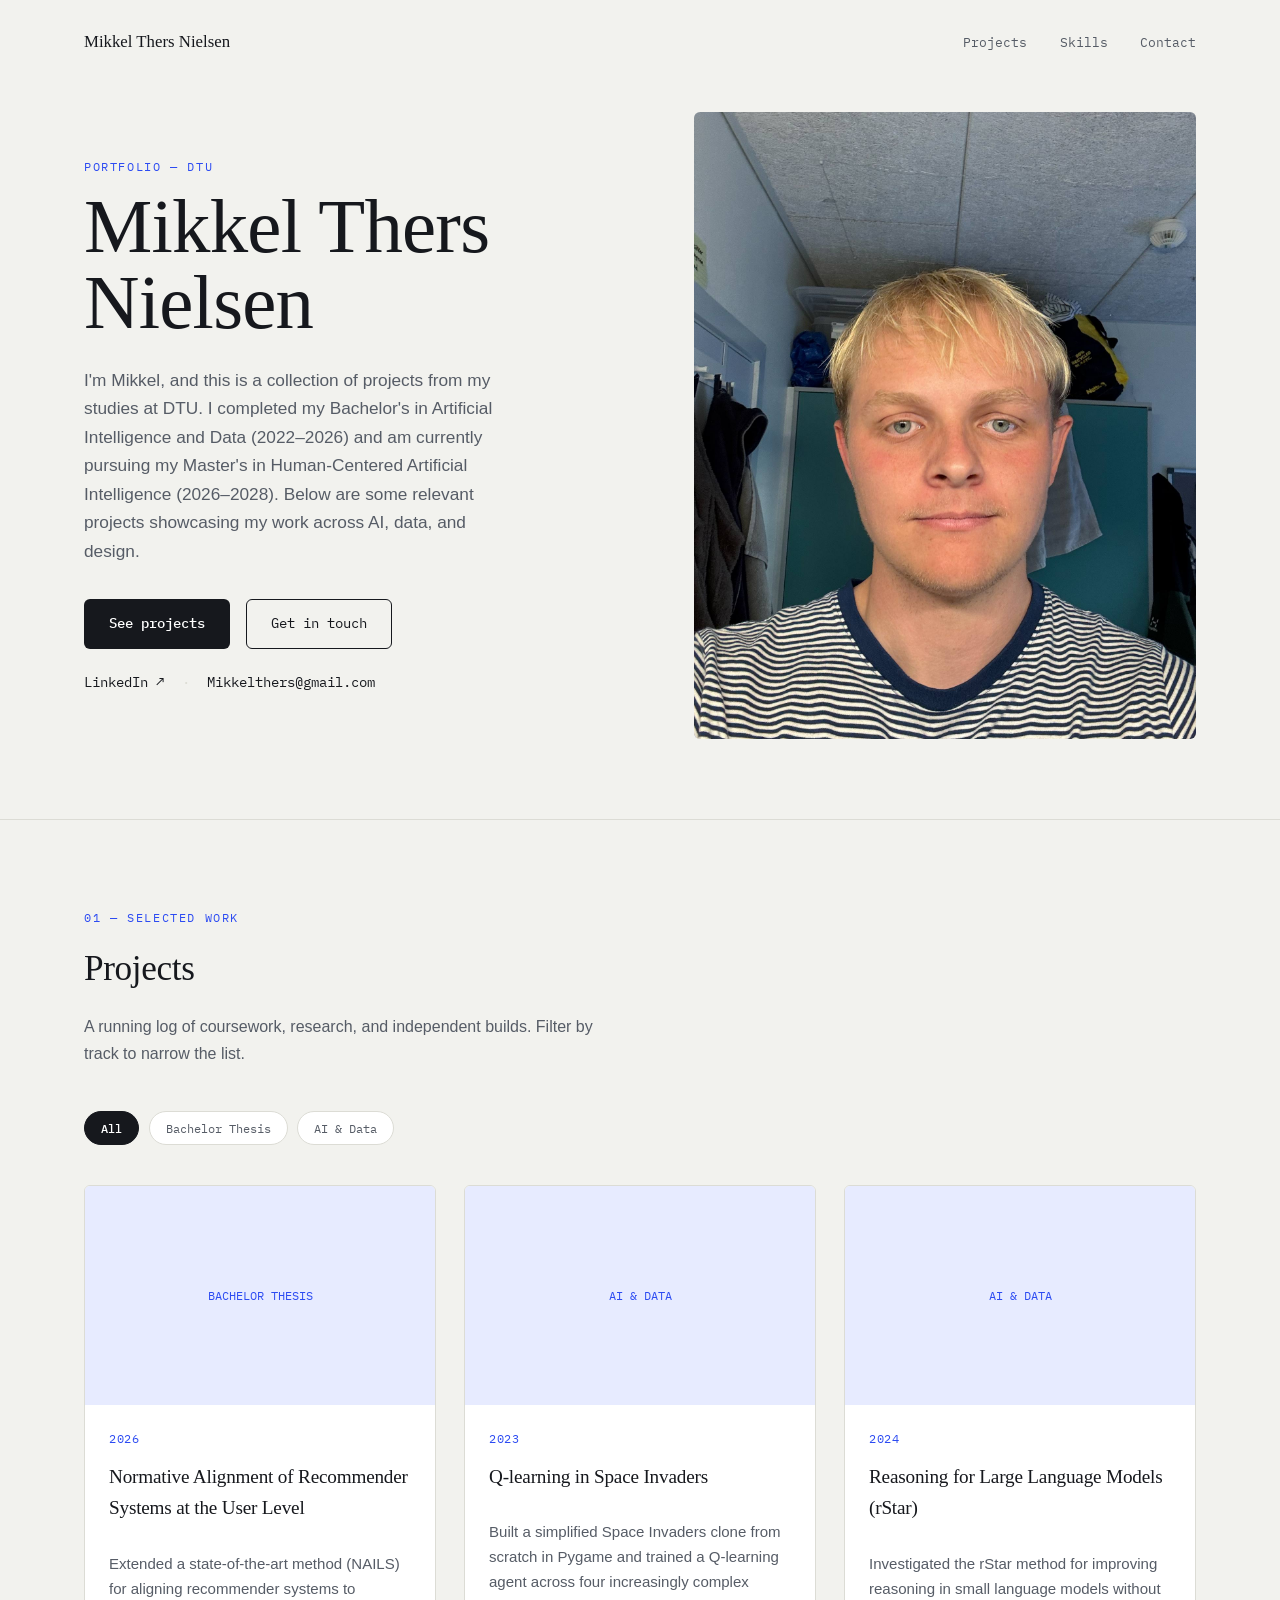
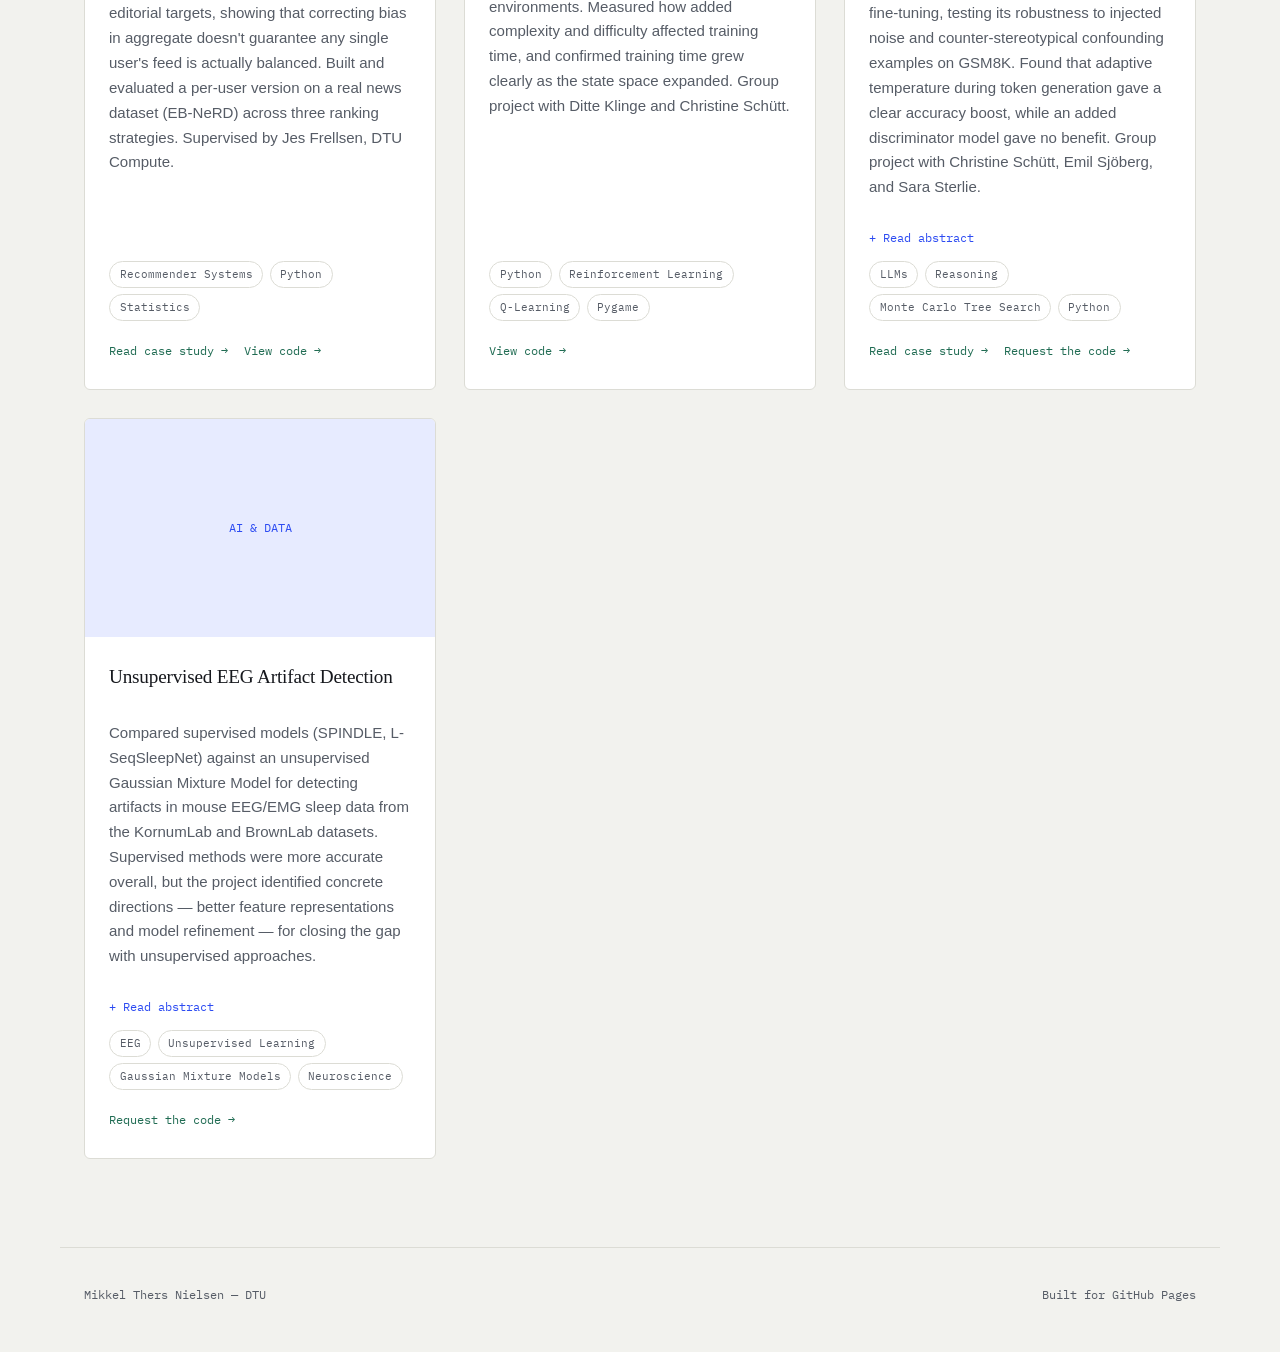
==== commit 69264c51: "Update index.html" ====
--- a/index.html
+++ b/index.html
@@ -64,40 +64,6 @@
     </div>
   </section>
 
-  <section id="skills" class="section skills-section">
-    <div class="section-head">
-      <p class="eyebrow">02 — Toolkit</p>
-      <h2>Skills</h2>
-      <p class="section-sub">Grouped by area. Edit <code>skills.js</code> to update this list.</p>
-    </div>
-    <div class="skills-grid" id="skills-grid">
-      <!-- Populated by script.js from skills.js -->
-    </div>
-  </section>
-
-  <section id="contact" class="section contact-section">
-    <div class="contact-card">
-      <div>
-        <p class="eyebrow">03 — Contact</p>
-        <h2>Let's talk</h2>
-        <p class="section-sub">Open to student assistant and research positions across AI, data, and human-centered design.</p>
-      </div>
-      <div class="contact-links">
-        <a href="https://www.linkedin.com/in/mikkelt-nielsen/" target="_blank" rel="noopener" class="contact-link">
-          <span class="contact-label">LinkedIn</span>
-          <span class="contact-value">mikkelt-nielsen →</span>
-        </a>
-        <a href="mailto:Mikkelthers@gmail.com" class="contact-link">
-          <span class="contact-label">Email</span>
-          <span class="contact-value">Mikkelthers@gmail.com →</span>
-        </a>
-        <a href="cv-placeholder.pdf" download class="contact-link">
-          <span class="contact-label">CV</span>
-          <span class="contact-value">Download PDF →</span>
-        </a>
-      </div>
-    </div>
-  </section>
 </main>
 
 <footer class="site-footer">
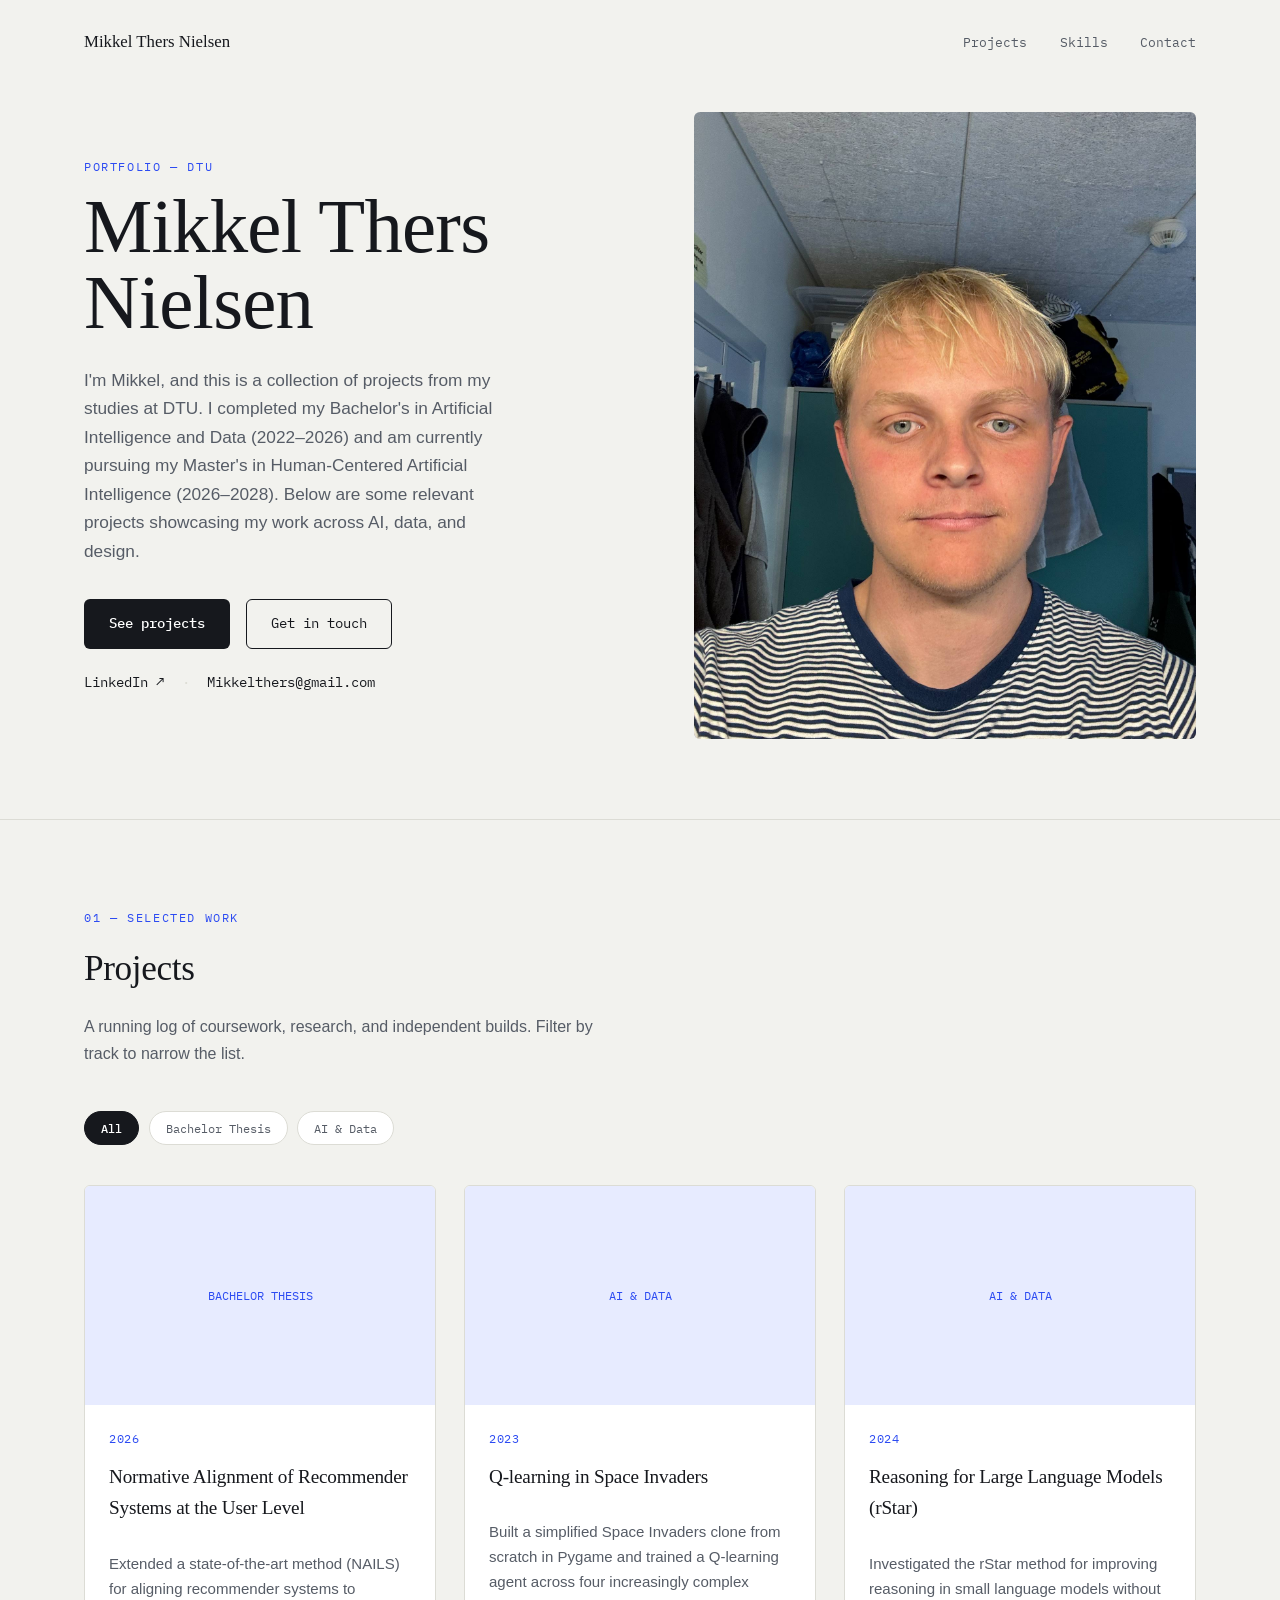
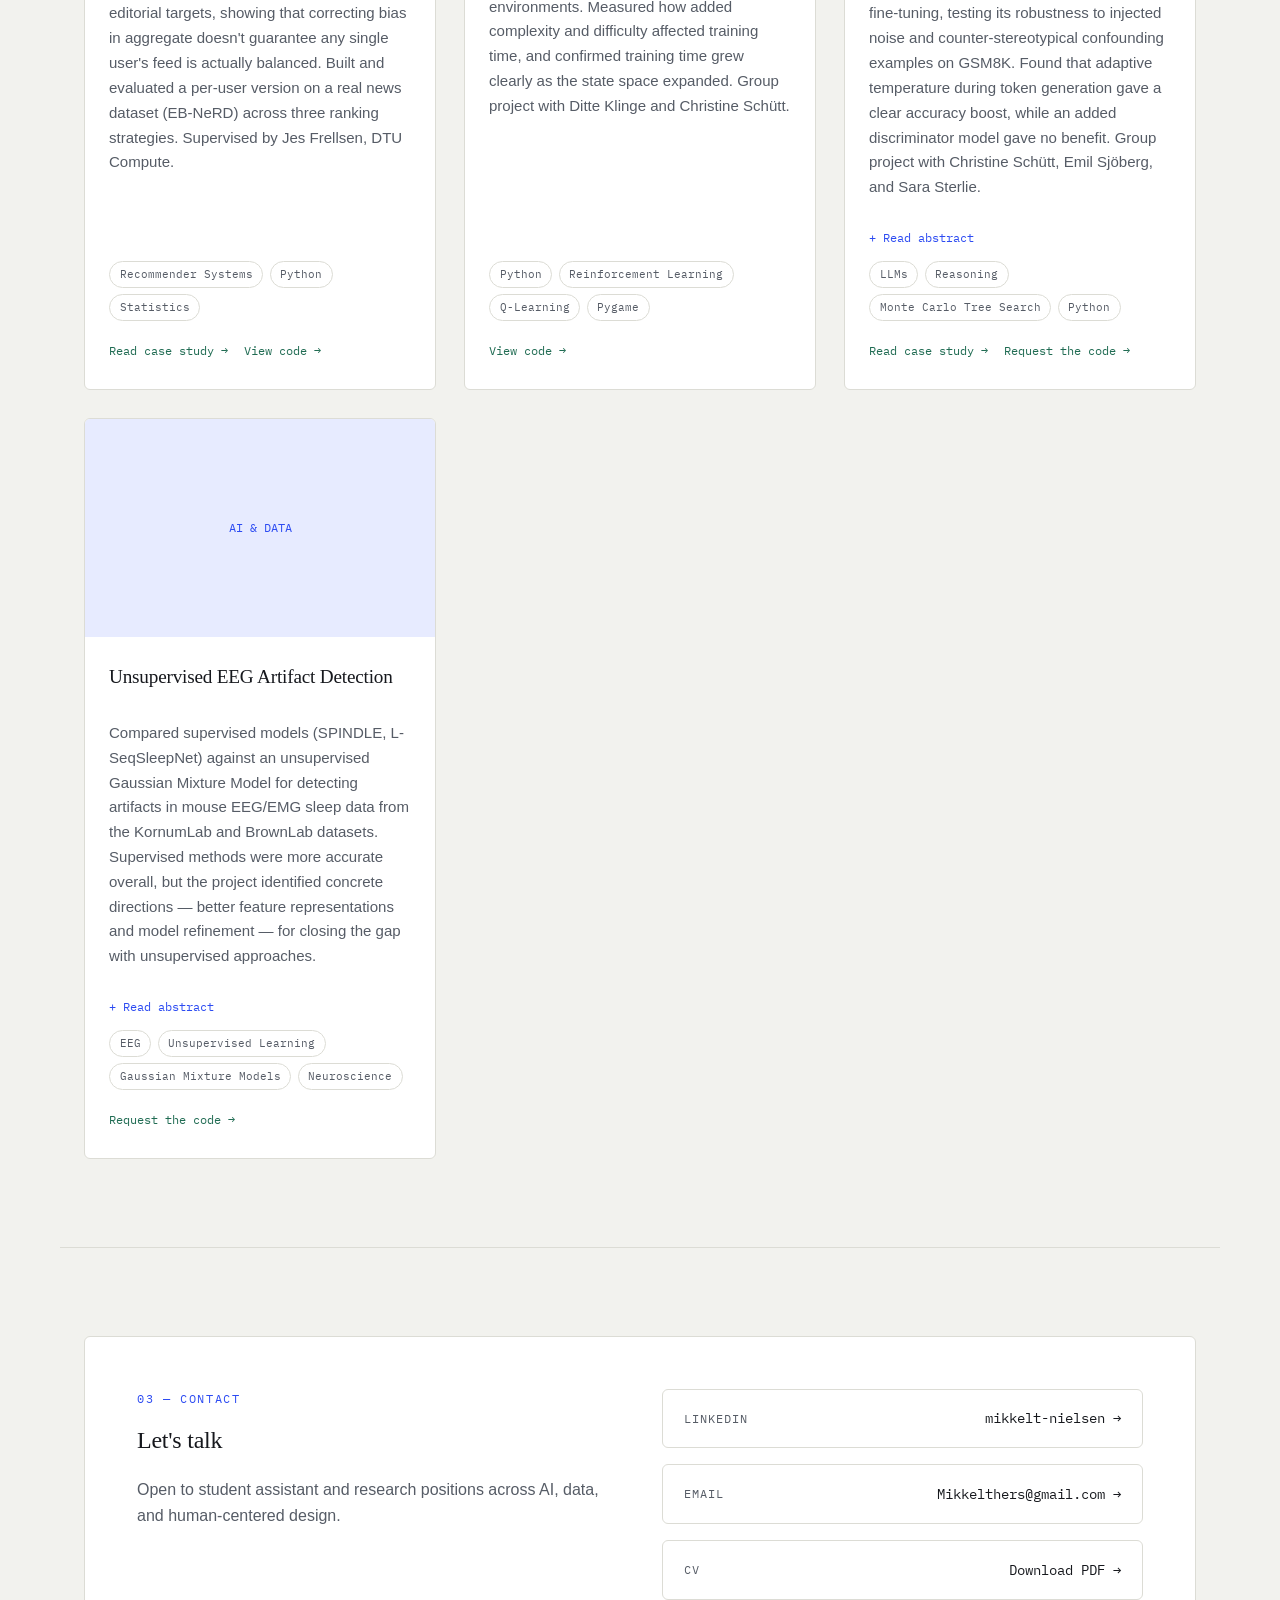
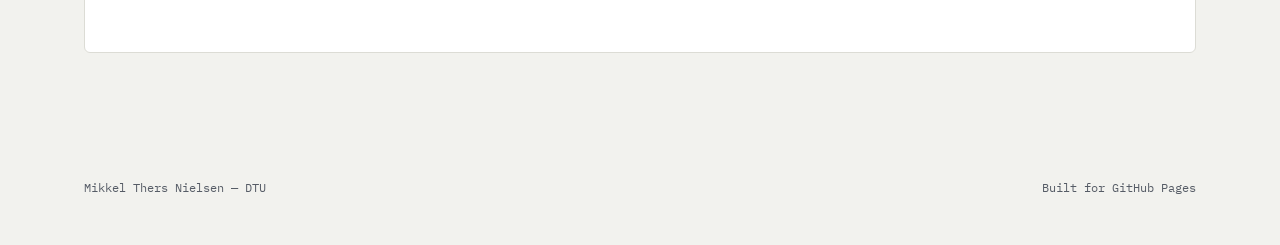
==== commit c5af2d07: "Update index.html" ====
--- a/index.html
+++ b/index.html
@@ -64,6 +64,30 @@
     </div>
   </section>
 
+  <section id="contact" class="section contact-section">
+    <div class="contact-card">
+      <div>
+        <p class="eyebrow">03 — Contact</p>
+        <h2>Let's talk</h2>
+        <p class="section-sub">Open to student assistant and research positions across AI, data, and human-centered design.</p>
+      </div>
+      <div class="contact-links">
+        <a href="https://www.linkedin.com/in/mikkelt-nielsen/" target="_blank" rel="noopener" class="contact-link">
+          <span class="contact-label">LinkedIn</span>
+          <span class="contact-value">mikkelt-nielsen →</span>
+        </a>
+        <a href="mailto:Mikkelthers@gmail.com" class="contact-link">
+          <span class="contact-label">Email</span>
+          <span class="contact-value">Mikkelthers@gmail.com →</span>
+        </a>
+        <a href="cv-placeholder.pdf" download class="contact-link">
+          <span class="contact-label">CV</span>
+          <span class="contact-value">Download PDF →</span>
+        </a>
+      </div>
+    </div>
+  </section>
+  
 </main>
 
 <footer class="site-footer">
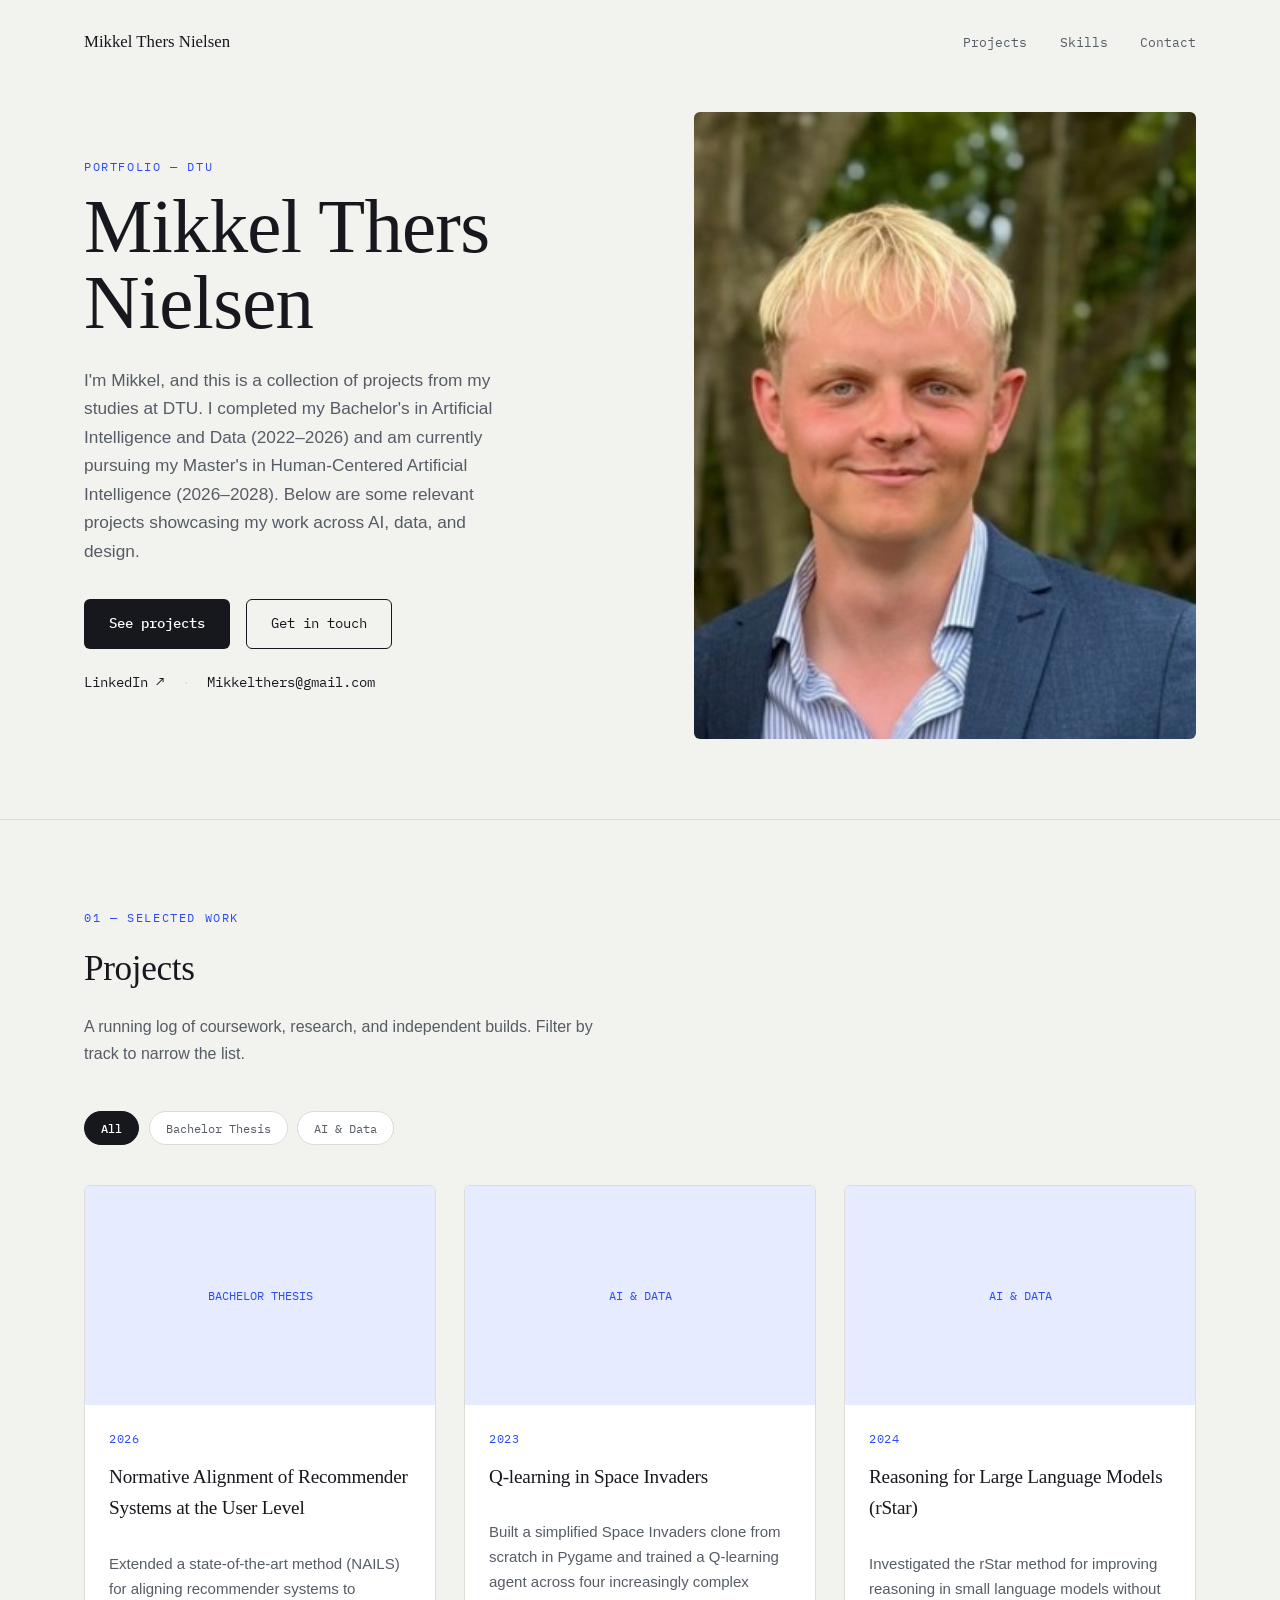
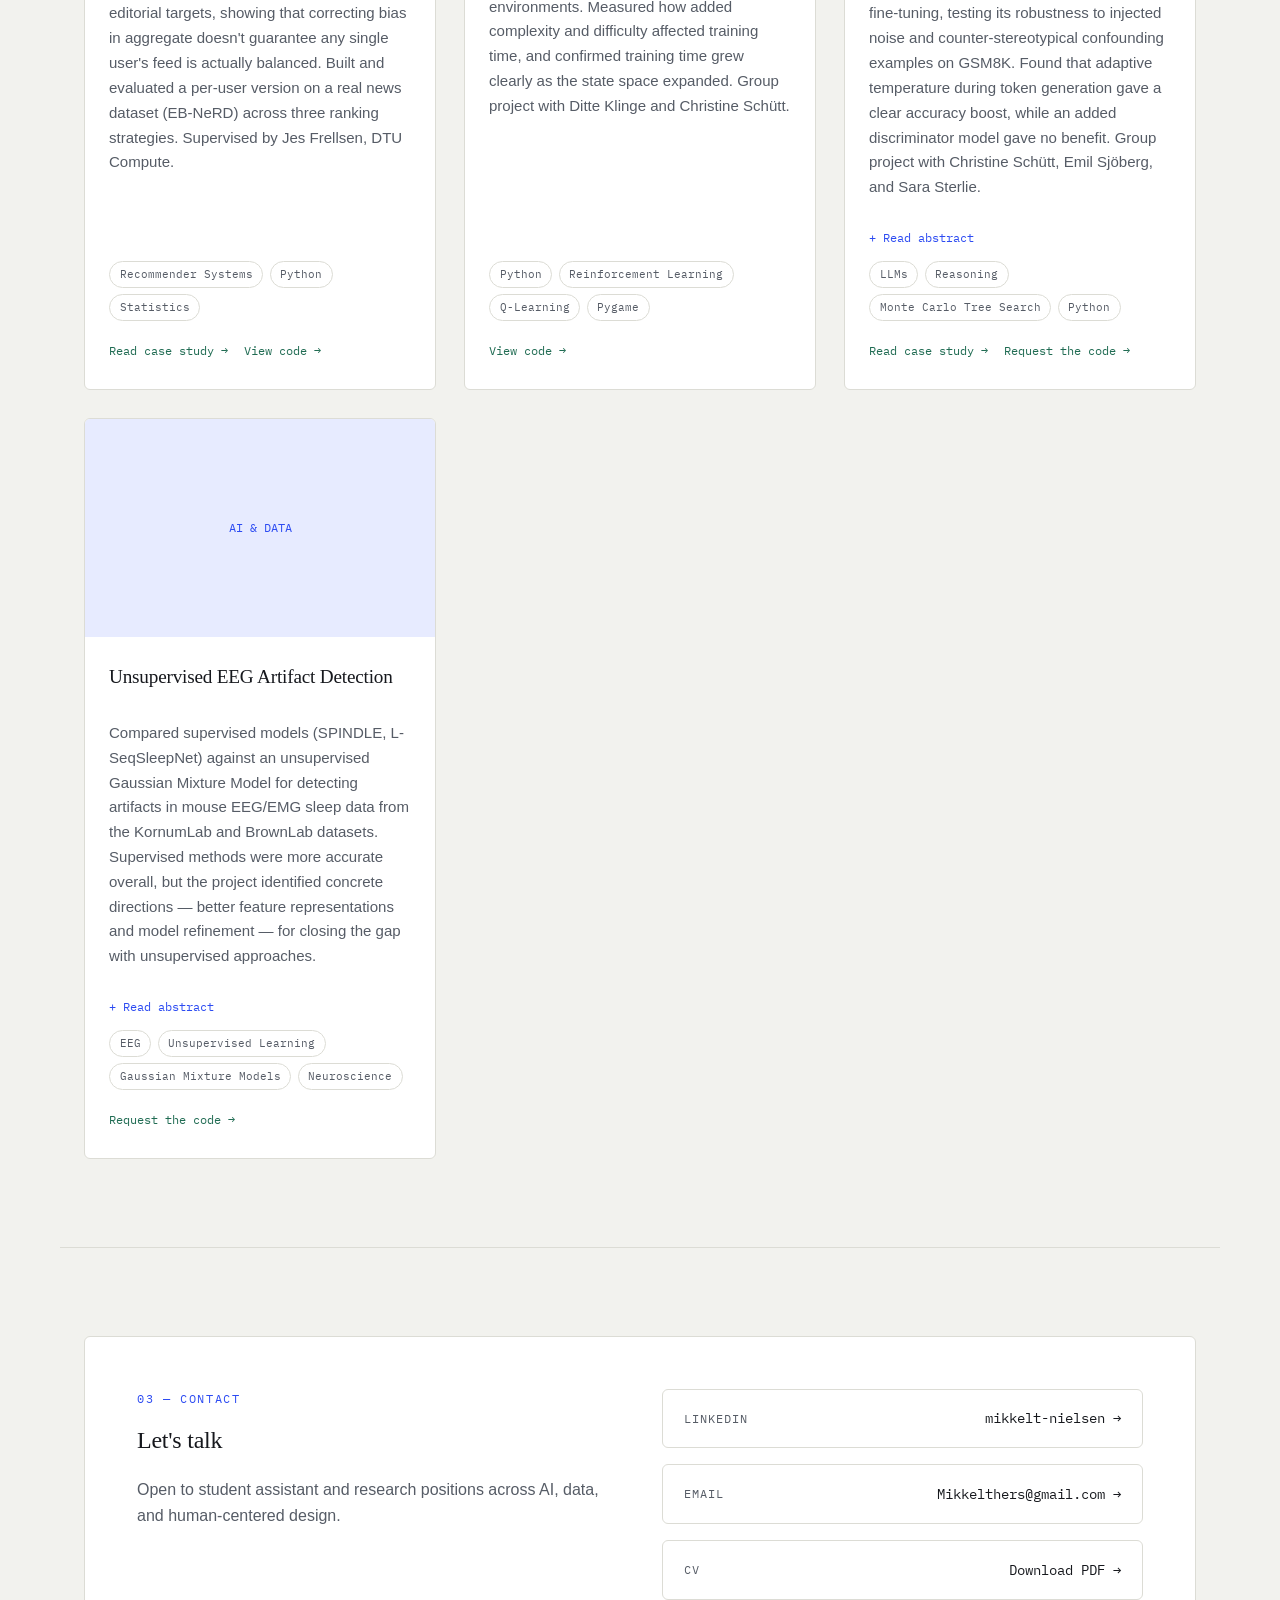
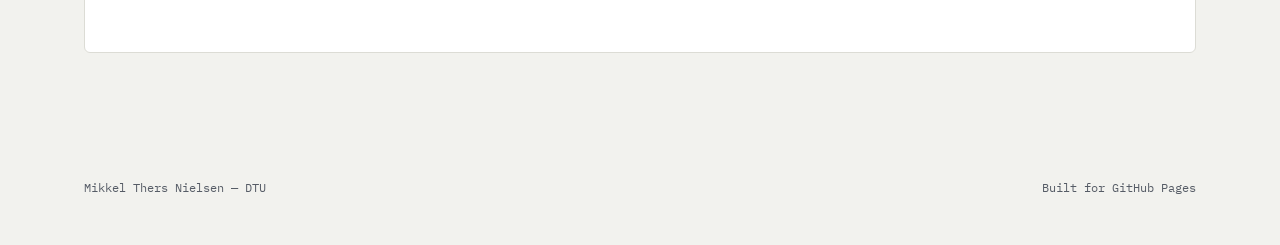
==== commit 95a643eb: "Update index.html" ====
--- a/index.html
+++ b/index.html
@@ -44,7 +44,7 @@
     </div>
 
     <div class="hero-photo">
-      <img src="CV billede.jpg" alt="Mikkel Thers Nielsen">  
+      <img src="CV billede 2.jpg" alt="Mikkel Thers Nielsen">  
     </div>
   </div>
 </header>
